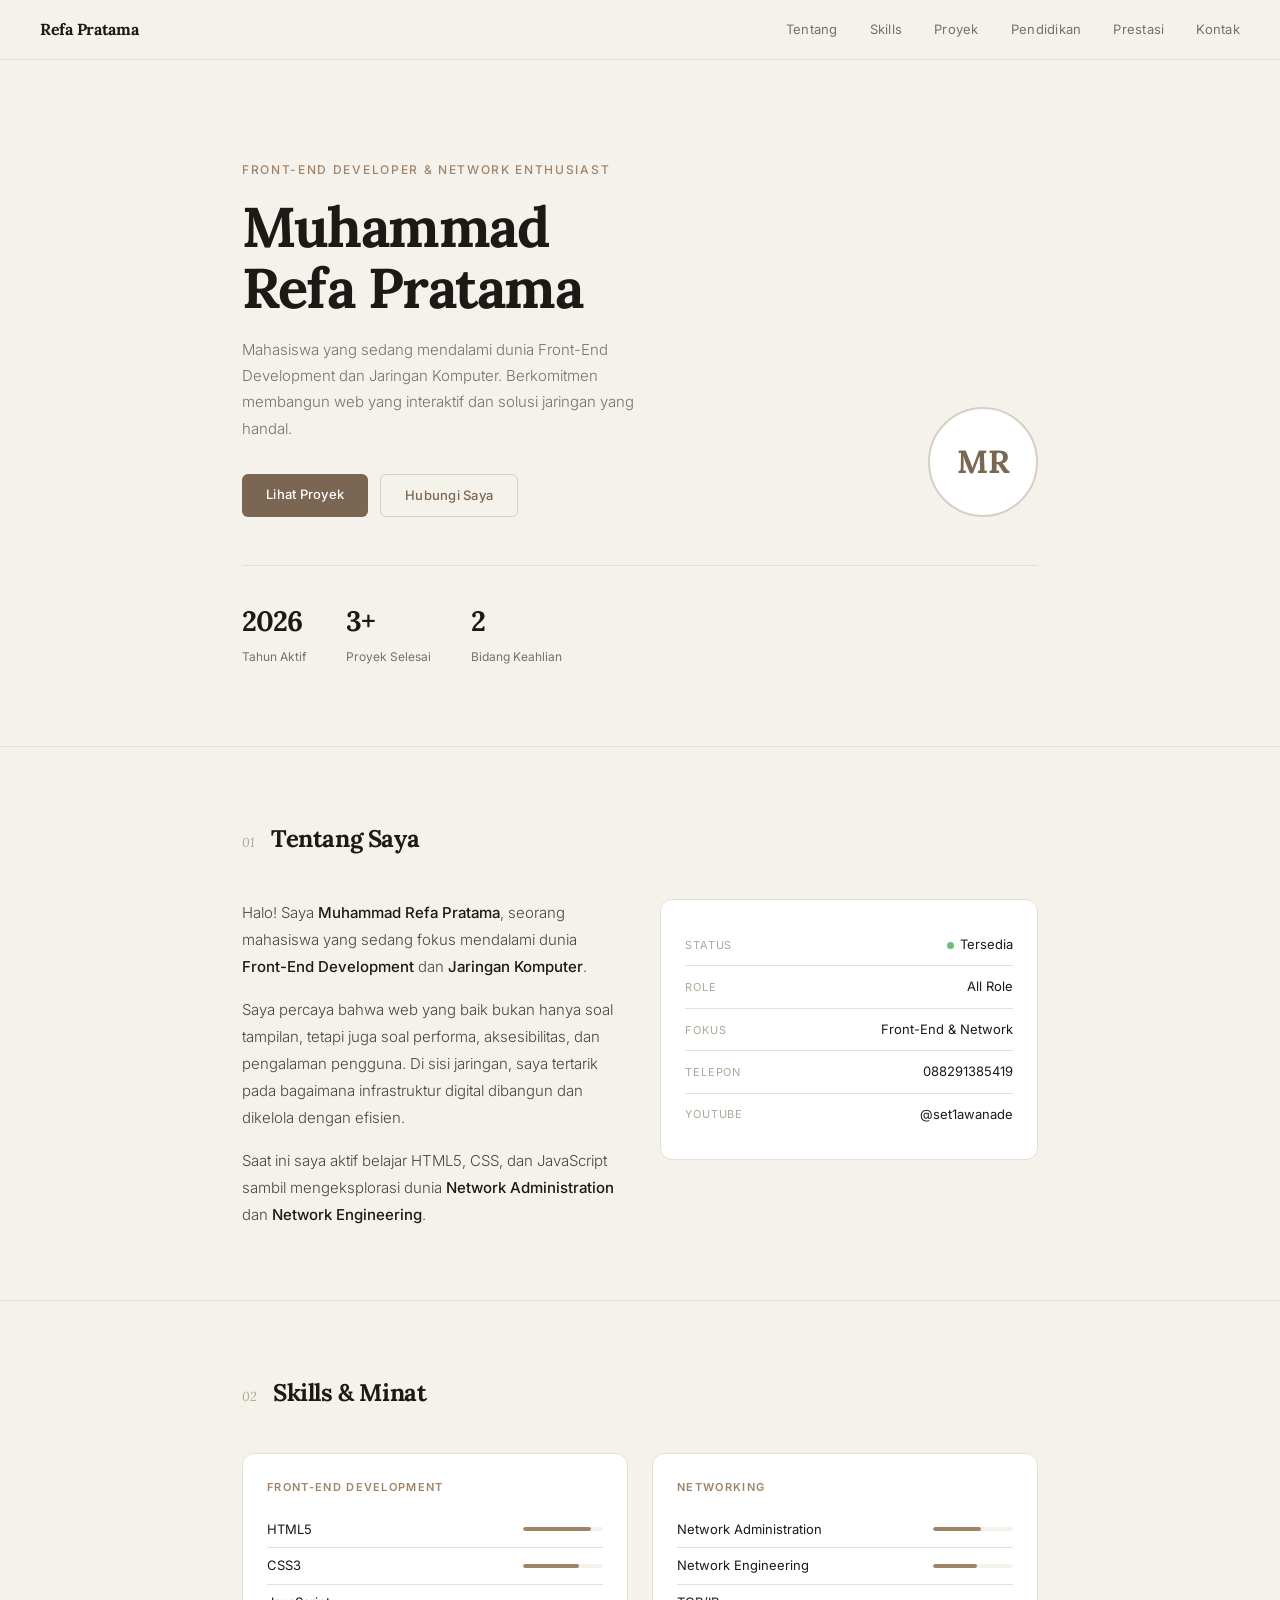
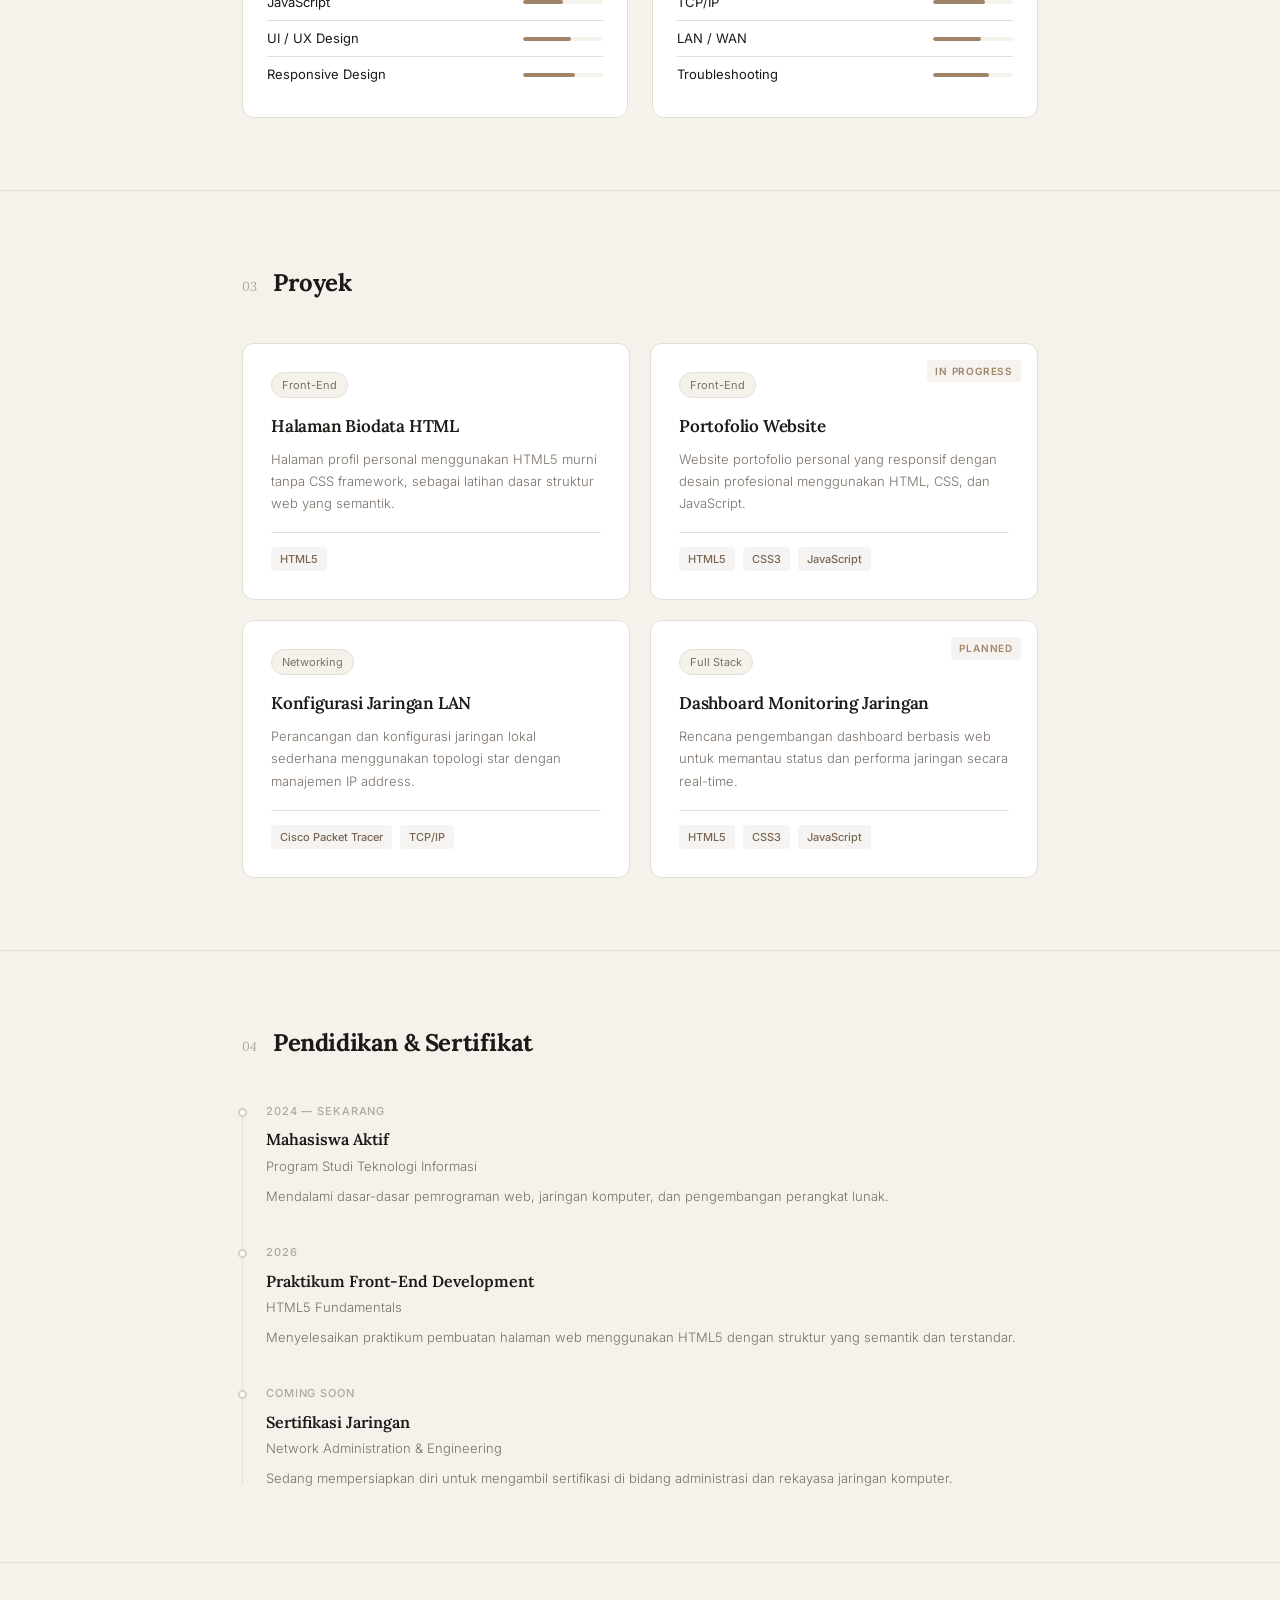
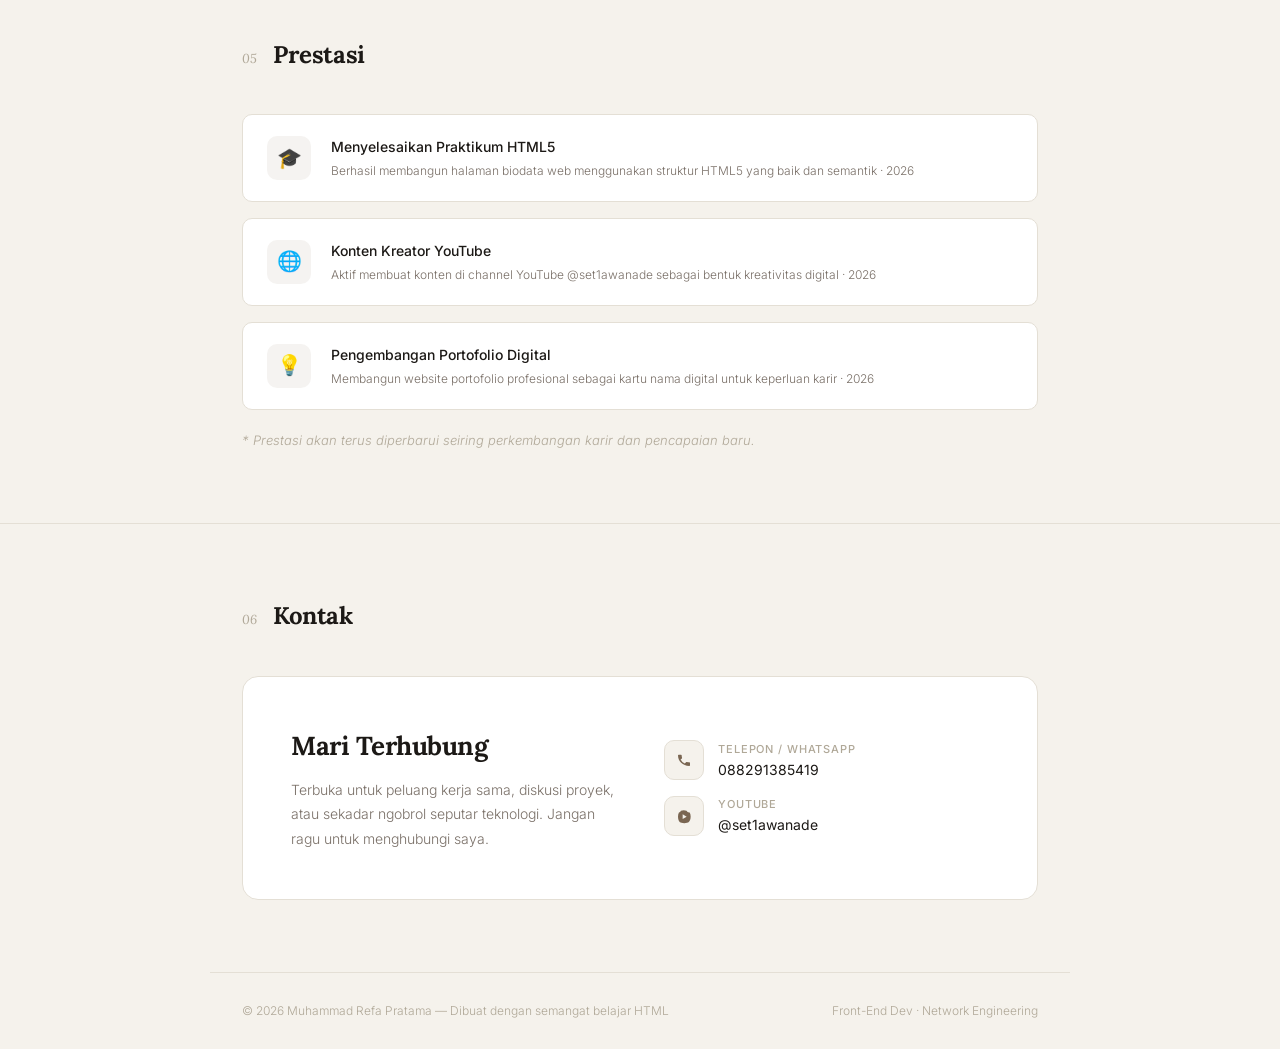
==== index.html @ 46270901 "Update index.html" ====
<!DOCTYPE html>
<html lang="id">
<head>
  <meta charset="UTF-8">
  <meta name="viewport" content="width=device-width, initial-scale=1.0">
  <title>Muhammad Refa Pratama — Portfolio</title>
  <link href="https://fonts.googleapis.com/css2?family=Lora:ital,wght@0,400;0,600;0,700;1,400&family=Inter:wght@300;400;500;600&display=swap" rel="stylesheet">
  <style>
    *, *::before, *::after { box-sizing: border-box; margin: 0; padding: 0; }

    :root {
      --bg:       #f5f2ec;
      --surface:  #faf8f4;
      --white:    #ffffff;
      --border:   #e4dfd5;
      --border2:  #d6cfc3;
      --accent:   #7a6652;
      --accent2:  #a08468;
      --text:     #1c1916;
      --muted:    #7a7068;
      --subtle:   #b0a898;
    }

    html { scroll-behavior: smooth; }

    body {
      background: var(--bg);
      color: var(--text);
      font-family: 'Inter', sans-serif;
      font-weight: 300;
      font-size: 15px;
      line-height: 1.65;
    }

    /* ── NAVBAR ───────────────────────────────── */
    nav {
      position: sticky;
      top: 0;
      z-index: 100;
      background: rgba(245,242,236,0.92);
      backdrop-filter: blur(12px);
      border-bottom: 1px solid var(--border);
      padding: 0 40px;
      height: 60px;
      display: flex;
      align-items: center;
      justify-content: space-between;
    }

    .nav-logo {
      font-family: 'Lora', serif;
      font-size: 16px;
      font-weight: 700;
      color: var(--text);
      letter-spacing: -0.3px;
    }

    .nav-links {
      display: flex;
      gap: 32px;
      list-style: none;
    }

    .nav-links a {
      text-decoration: none;
      font-size: 13px;
      font-weight: 400;
      color: var(--muted);
      letter-spacing: 0.02em;
      transition: color 0.2s;
    }

    .nav-links a:hover { color: var(--accent); }

    /* ── LAYOUT ───────────────────────────────── */
    .container {
      max-width: 860px;
      margin: 0 auto;
      padding: 0 32px;
    }

    section {
      padding: 72px 0;
      border-bottom: 1px solid var(--border);
    }

    section:last-of-type { border-bottom: none; }

    .section-header {
      display: flex;
      align-items: baseline;
      gap: 16px;
      margin-bottom: 40px;
    }

    .section-number {
      font-family: 'Lora', serif;
      font-size: 13px;
      font-style: italic;
      color: var(--subtle);
    }

    .section-title {
      font-family: 'Lora', serif;
      font-size: 24px;
      font-weight: 700;
      color: var(--text);
      letter-spacing: -0.4px;
    }

    /* ── HERO ─────────────────────────────────── */
    #hero {
      padding: 100px 0 80px;
      border-bottom: 1px solid var(--border);
    }

    .hero-inner {
      display: grid;
      grid-template-columns: 1fr auto;
      gap: 48px;
      align-items: end;
    }

    .hero-eyebrow {
      font-size: 12px;
      font-weight: 500;
      letter-spacing: 0.14em;
      text-transform: uppercase;
      color: var(--accent2);
      margin-bottom: 16px;
    }

    .hero-name {
      font-family: 'Lora', serif;
      font-size: clamp(36px, 6vw, 56px);
      font-weight: 700;
      line-height: 1.1;
      letter-spacing: -1.5px;
      color: var(--text);
    }

    .hero-sub {
      margin-top: 18px;
      font-size: 15px;
      color: var(--muted);
      font-weight: 300;
      max-width: 440px;
      line-height: 1.75;
    }

    .hero-cta {
      margin-top: 32px;
      display: flex;
      gap: 12px;
      flex-wrap: wrap;
    }

    .btn-primary {
      padding: 10px 24px;
      background: var(--accent);
      color: #fff;
      border: none;
      border-radius: 6px;
      font-size: 13px;
      font-weight: 500;
      text-decoration: none;
      cursor: pointer;
      letter-spacing: 0.02em;
      transition: background 0.2s;
    }

    .btn-primary:hover { background: #6a5644; }

    .btn-outline {
      padding: 10px 24px;
      background: transparent;
      color: var(--accent);
      border: 1px solid var(--border2);
      border-radius: 6px;
      font-size: 13px;
      font-weight: 500;
      text-decoration: none;
      cursor: pointer;
      letter-spacing: 0.02em;
      transition: border-color 0.2s, color 0.2s;
    }

    .btn-outline:hover { border-color: var(--accent); }

    .hero-avatar {
      width: 110px;
      height: 110px;
      border-radius: 50%;
      background: var(--white);
      border: 2px solid var(--border2);
      display: flex;
      align-items: center;
      justify-content: center;
      font-family: 'Lora', serif;
      font-size: 32px;
      font-weight: 700;
      color: var(--accent);
      flex-shrink: 0;
    }

    .hero-stats {
      margin-top: 48px;
      padding-top: 32px;
      border-top: 1px solid var(--border);
      display: flex;
      gap: 40px;
    }

    .stat-num {
      font-family: 'Lora', serif;
      font-size: 28px;
      font-weight: 700;
      color: var(--text);
      letter-spacing: -1px;
    }

    .stat-label {
      font-size: 12px;
      color: var(--muted);
      margin-top: 2px;
      font-weight: 400;
    }

    /* ── ABOUT ────────────────────────────────── */
    .about-grid {
      display: grid;
      grid-template-columns: 1fr 1fr;
      gap: 40px;
      align-items: start;
    }

    .about-text p {
      font-size: 15px;
      color: #4a4540;
      line-height: 1.8;
      font-weight: 300;
    }

    .about-text p + p { margin-top: 16px; }

    .about-text p strong {
      color: var(--text);
      font-weight: 500;
    }

    .about-details {
      background: var(--white);
      border: 1px solid var(--border);
      border-radius: 12px;
      padding: 24px;
    }

    .detail-row {
      display: flex;
      justify-content: space-between;
      align-items: center;
      padding: 10px 0;
      border-bottom: 1px solid var(--border);
      font-size: 13px;
    }

    .detail-row:last-child { border-bottom: none; }

    .detail-row .key {
      color: var(--subtle);
      font-weight: 400;
      text-transform: uppercase;
      letter-spacing: 0.08em;
      font-size: 11px;
    }

    .detail-row .val {
      color: var(--text);
      font-weight: 400;
      text-align: right;
    }

    .status-dot {
      display: inline-block;
      width: 7px;
      height: 7px;
      background: #6abf7a;
      border-radius: 50%;
      margin-right: 6px;
    }

    /* ── SKILLS ───────────────────────────────── */
    .skills-groups {
      display: grid;
      grid-template-columns: 1fr 1fr;
      gap: 24px;
    }

    .skill-group {
      background: var(--white);
      border: 1px solid var(--border);
      border-radius: 12px;
      padding: 24px;
    }

    .skill-group-title {
      font-size: 11px;
      font-weight: 600;
      letter-spacing: 0.12em;
      text-transform: uppercase;
      color: var(--accent2);
      margin-bottom: 16px;
    }

    .skill-item {
      display: flex;
      align-items: center;
      justify-content: space-between;
      padding: 7px 0;
      border-bottom: 1px solid var(--border);
      font-size: 13px;
    }

    .skill-item:last-child { border-bottom: none; }

    .skill-name { color: var(--text); font-weight: 400; }

    .skill-bar-wrap {
      width: 80px;
      height: 4px;
      background: var(--bg);
      border-radius: 2px;
      overflow: hidden;
    }

    .skill-bar {
      height: 100%;
      background: var(--accent2);
      border-radius: 2px;
    }

    /* ── PROJECTS ─────────────────────────────── */
    .projects-grid {
      display: grid;
      grid-template-columns: 1fr 1fr;
      gap: 20px;
    }

    .project-card {
      background: var(--white);
      border: 1px solid var(--border);
      border-radius: 12px;
      padding: 28px;
      transition: border-color 0.2s, transform 0.2s;
      position: relative;
    }

    .project-card:hover {
      border-color: var(--border2);
      transform: translateY(-2px);
    }

    .project-tag {
      display: inline-block;
      padding: 3px 10px;
      background: var(--bg);
      border: 1px solid var(--border);
      border-radius: 20px;
      font-size: 11px;
      color: var(--muted);
      font-weight: 400;
      margin-bottom: 14px;
    }

    .project-title {
      font-family: 'Lora', serif;
      font-size: 17px;
      font-weight: 600;
      color: var(--text);
      margin-bottom: 8px;
      letter-spacing: -0.2px;
    }

    .project-desc {
      font-size: 13px;
      color: var(--muted);
      line-height: 1.7;
      font-weight: 300;
    }

    .project-footer {
      margin-top: 18px;
      padding-top: 14px;
      border-top: 1px solid var(--border);
      display: flex;
      gap: 8px;
      flex-wrap: wrap;
    }

    .tech-pill {
      font-size: 11px;
      color: var(--accent);
      background: rgba(122,102,82,0.07);
      padding: 3px 9px;
      border-radius: 4px;
      font-weight: 500;
    }

    .project-wip {
      position: absolute;
      top: 16px;
      right: 16px;
      font-size: 10px;
      font-weight: 600;
      letter-spacing: 0.08em;
      text-transform: uppercase;
      color: var(--accent2);
      background: rgba(160,132,104,0.1);
      padding: 3px 8px;
      border-radius: 4px;
    }

    /* ── EDUCATION / CERTS ────────────────────── */
    .timeline {
      position: relative;
      padding-left: 24px;
    }

    .timeline::before {
      content: '';
      position: absolute;
      left: 0;
      top: 6px;
      bottom: 6px;
      width: 1px;
      background: var(--border);
    }

    .timeline-item {
      position: relative;
      padding-bottom: 36px;
    }

    .timeline-item:last-child { padding-bottom: 0; }

    .timeline-dot {
      position: absolute;
      left: -28px;
      top: 6px;
      width: 9px;
      height: 9px;
      border-radius: 50%;
      background: var(--white);
      border: 2px solid var(--border2);
    }

    .timeline-year {
      font-size: 11px;
      font-weight: 500;
      color: var(--subtle);
      letter-spacing: 0.08em;
      text-transform: uppercase;
      margin-bottom: 6px;
    }

    .timeline-title {
      font-family: 'Lora', serif;
      font-size: 16px;
      font-weight: 600;
      color: var(--text);
      margin-bottom: 3px;
    }

    .timeline-place {
      font-size: 13px;
      color: var(--muted);
      font-weight: 300;
    }

    .timeline-desc {
      margin-top: 8px;
      font-size: 13px;
      color: var(--muted);
      line-height: 1.7;
      font-weight: 300;
    }

    /* ── ACHIEVEMENTS ─────────────────────────── */
    .achievement-list {
      display: flex;
      flex-direction: column;
      gap: 16px;
    }

    .achievement-item {
      background: var(--white);
      border: 1px solid var(--border);
      border-radius: 10px;
      padding: 20px 24px;
      display: flex;
      align-items: center;
      gap: 20px;
    }

    .ach-icon {
      width: 44px;
      height: 44px;
      border-radius: 10px;
      background: rgba(122,102,82,0.08);
      display: flex;
      align-items: center;
      justify-content: center;
      flex-shrink: 0;
      font-size: 20px;
    }

    .ach-title {
      font-size: 14px;
      font-weight: 500;
      color: var(--text);
      margin-bottom: 3px;
    }

    .ach-desc {
      font-size: 12px;
      color: var(--muted);
      font-weight: 300;
    }

    /* ── CONTACT ──────────────────────────────── */
    #contact {
      border-bottom: none;
    }

    .contact-inner {
      background: var(--white);
      border: 1px solid var(--border);
      border-radius: 16px;
      padding: 48px;
      display: grid;
      grid-template-columns: 1fr 1fr;
      gap: 48px;
      align-items: center;
    }

    .contact-left h3 {
      font-family: 'Lora', serif;
      font-size: 26px;
      font-weight: 700;
      color: var(--text);
      letter-spacing: -0.5px;
      margin-bottom: 10px;
    }

    .contact-left p {
      font-size: 14px;
      color: var(--muted);
      font-weight: 300;
      line-height: 1.75;
    }

    .contact-items {
      display: flex;
      flex-direction: column;
      gap: 14px;
    }

    .contact-link {
      display: flex;
      align-items: center;
      gap: 14px;
      text-decoration: none;
    }

    .contact-link .c-icon {
      width: 40px;
      height: 40px;
      border-radius: 10px;
      background: var(--bg);
      border: 1px solid var(--border);
      display: flex;
      align-items: center;
      justify-content: center;
      flex-shrink: 0;
    }

    .contact-link .c-icon svg {
      width: 16px;
      height: 16px;
      fill: var(--accent);
    }

    .contact-link .c-label {
      font-size: 11px;
      color: var(--subtle);
      text-transform: uppercase;
      letter-spacing: 0.08em;
      font-weight: 500;
    }

    .contact-link .c-val {
      font-size: 14px;
      color: var(--text);
      font-weight: 400;
    }

    /* ── FOOTER ───────────────────────────────── */
    footer {
      padding: 28px 32px;
      border-top: 1px solid var(--border);
      display: flex;
      align-items: center;
      justify-content: space-between;
      max-width: 860px;
      margin: 0 auto;
    }

    footer p {
      font-size: 12px;
      color: var(--subtle);
      font-weight: 300;
    }

    /* ── RESPONSIVE ───────────────────────────── */
    @media (max-width: 640px) {
      nav { padding: 0 20px; }
      .nav-links { display: none; }
      .container { padding: 0 20px; }
      .hero-inner { grid-template-columns: 1fr; }
      .hero-avatar { display: none; }
      .about-grid { grid-template-columns: 1fr; }
      .skills-groups { grid-template-columns: 1fr; }
      .projects-grid { grid-template-columns: 1fr; }
      .contact-inner { grid-template-columns: 1fr; padding: 28px; }
      .hero-stats { gap: 24px; }
    }
  </style>
</head>
<body>

<!-- NAVBAR -->
<nav>
  <div class="nav-logo">Refa Pratama</div>
  <ul class="nav-links">
    <li><a href="#about">Tentang</a></li>
    <li><a href="#skills">Skills</a></li>
    <li><a href="#projects">Proyek</a></li>
    <li><a href="#education">Pendidikan</a></li>
    <li><a href="#achievements">Prestasi</a></li>
    <li><a href="#contact">Kontak</a></li>
  </ul>
</nav>

<!-- HERO -->
<section id="hero">
  <div class="container">
    <div class="hero-inner">
      <div>
        <p class="hero-eyebrow">Front-End Developer & Network Enthusiast</p>
        <h1 class="hero-name">Muhammad<br>Refa Pratama</h1>
        <p class="hero-sub">Mahasiswa yang sedang mendalami dunia Front-End Development dan Jaringan Komputer. Berkomitmen membangun web yang interaktif dan solusi jaringan yang handal.</p>
        <div class="hero-cta">
          <a class="btn-primary" href="#projects">Lihat Proyek</a>
          <a class="btn-outline" href="#contact">Hubungi Saya</a>
        </div>
      </div>
      <div class="hero-avatar">MR</div>
    </div>
    <div class="hero-stats">
      <div>
        <div class="stat-num">2026</div>
        <div class="stat-label">Tahun Aktif</div>
      </div>
      <div>
        <div class="stat-num">3+</div>
        <div class="stat-label">Proyek Selesai</div>
      </div>
      <div>
        <div class="stat-num">2</div>
        <div class="stat-label">Bidang Keahlian</div>
      </div>
    </div>
  </div>
</section>

<!-- ABOUT -->
<section id="about">
  <div class="container">
    <div class="section-header">
      <span class="section-number">01</span>
      <h2 class="section-title">Tentang Saya</h2>
    </div>
    <div class="about-grid">
      <div class="about-text">
        <p>Halo! Saya <strong>Muhammad Refa Pratama</strong>, seorang mahasiswa yang sedang fokus mendalami dunia <strong>Front-End Development</strong> dan <strong>Jaringan Komputer</strong>.</p>
        <p>Saya percaya bahwa web yang baik bukan hanya soal tampilan, tetapi juga soal performa, aksesibilitas, dan pengalaman pengguna. Di sisi jaringan, saya tertarik pada bagaimana infrastruktur digital dibangun dan dikelola dengan efisien.</p>
        <p>Saat ini saya aktif belajar HTML5, CSS, dan JavaScript sambil mengeksplorasi dunia <strong>Network Administration</strong> dan <strong>Network Engineering</strong>.</p>
      </div>
      <div class="about-details">
        <div class="detail-row">
          <span class="key">Status</span>
          <span class="val"><span class="status-dot"></span>Tersedia</span>
        </div>
        <div class="detail-row">
          <span class="key">Role</span>
          <span class="val">All Role</span>
        </div>
        <div class="detail-row">
          <span class="key">Fokus</span>
          <span class="val">Front-End & Network</span>
        </div>
        <div class="detail-row">
          <span class="key">Telepon</span>
          <span class="val">088291385419</span>
        </div>
        <div class="detail-row">
          <span class="key">YouTube</span>
          <span class="val">@set1awanade</span>
        </div>
      </div>
    </div>
  </div>
</section>

<!-- SKILLS -->
<section id="skills">
  <div class="container">
    <div class="section-header">
      <span class="section-number">02</span>
      <h2 class="section-title">Skills & Minat</h2>
    </div>
    <div class="skills-groups">
      <div class="skill-group">
        <div class="skill-group-title">Front-End Development</div>
        <div class="skill-item">
          <span class="skill-name">HTML5</span>
          <div class="skill-bar-wrap"><div class="skill-bar" style="width:85%"></div></div>
        </div>
        <div class="skill-item">
          <span class="skill-name">CSS3</span>
          <div class="skill-bar-wrap"><div class="skill-bar" style="width:70%"></div></div>
        </div>
        <div class="skill-item">
          <span class="skill-name">JavaScript</span>
          <div class="skill-bar-wrap"><div class="skill-bar" style="width:50%"></div></div>
        </div>
        <div class="skill-item">
          <span class="skill-name">UI / UX Design</span>
          <div class="skill-bar-wrap"><div class="skill-bar" style="width:60%"></div></div>
        </div>
        <div class="skill-item">
          <span class="skill-name">Responsive Design</span>
          <div class="skill-bar-wrap"><div class="skill-bar" style="width:65%"></div></div>
        </div>
      </div>
      <div class="skill-group">
        <div class="skill-group-title">Networking</div>
        <div class="skill-item">
          <span class="skill-name">Network Administration</span>
          <div class="skill-bar-wrap"><div class="skill-bar" style="width:60%"></div></div>
        </div>
        <div class="skill-item">
          <span class="skill-name">Network Engineering</span>
          <div class="skill-bar-wrap"><div class="skill-bar" style="width:55%"></div></div>
        </div>
        <div class="skill-item">
          <span class="skill-name">TCP/IP</span>
          <div class="skill-bar-wrap"><div class="skill-bar" style="width:65%"></div></div>
        </div>
        <div class="skill-item">
          <span class="skill-name">LAN / WAN</span>
          <div class="skill-bar-wrap"><div class="skill-bar" style="width:60%"></div></div>
        </div>
        <div class="skill-item">
          <span class="skill-name">Troubleshooting</span>
          <div class="skill-bar-wrap"><div class="skill-bar" style="width:70%"></div></div>
        </div>
      </div>
    </div>
  </div>
</section>

<!-- PROJECTS -->
<section id="projects">
  <div class="container">
    <div class="section-header">
      <span class="section-number">03</span>
      <h2 class="section-title">Proyek</h2>
    </div>
    <div class="projects-grid">
      <div class="project-card">
        <span class="project-tag">Front-End</span>
        <div class="project-title">Halaman Biodata HTML</div>
        <p class="project-desc">Halaman profil personal menggunakan HTML5 murni tanpa CSS framework, sebagai latihan dasar struktur web yang semantik.</p>
        <div class="project-footer">
          <span class="tech-pill">HTML5</span>
        </div>
      </div>
      <div class="project-card">
        <span class="project-wip">In Progress</span>
        <span class="project-tag">Front-End</span>
        <div class="project-title">Portofolio Website</div>
        <p class="project-desc">Website portofolio personal yang responsif dengan desain profesional menggunakan HTML, CSS, dan JavaScript.</p>
        <div class="project-footer">
          <span class="tech-pill">HTML5</span>
          <span class="tech-pill">CSS3</span>
          <span class="tech-pill">JavaScript</span>
        </div>
      </div>
      <div class="project-card">
        <span class="project-tag">Networking</span>
        <div class="project-title">Konfigurasi Jaringan LAN</div>
        <p class="project-desc">Perancangan dan konfigurasi jaringan lokal sederhana menggunakan topologi star dengan manajemen IP address.</p>
        <div class="project-footer">
          <span class="tech-pill">Cisco Packet Tracer</span>
          <span class="tech-pill">TCP/IP</span>
        </div>
      </div>
      <div class="project-card">
        <span class="project-wip">Planned</span>
        <span class="project-tag">Full Stack</span>
        <div class="project-title">Dashboard Monitoring Jaringan</div>
        <p class="project-desc">Rencana pengembangan dashboard berbasis web untuk memantau status dan performa jaringan secara real-time.</p>
        <div class="project-footer">
          <span class="tech-pill">HTML5</span>
          <span class="tech-pill">CSS3</span>
          <span class="tech-pill">JavaScript</span>
        </div>
      </div>
    </div>
  </div>
</section>

<!-- EDUCATION & CERTS -->
<section id="education">
  <div class="container">
    <div class="section-header">
      <span class="section-number">04</span>
      <h2 class="section-title">Pendidikan & Sertifikat</h2>
    </div>
    <div class="timeline">
      <div class="timeline-item">
        <div class="timeline-dot"></div>
        <div class="timeline-year">2024 — Sekarang</div>
        <div class="timeline-title">Mahasiswa Aktif</div>
        <div class="timeline-place">Program Studi Teknologi Informasi</div>
        <div class="timeline-desc">Mendalami dasar-dasar pemrograman web, jaringan komputer, dan pengembangan perangkat lunak.</div>
      </div>
      <div class="timeline-item">
        <div class="timeline-dot"></div>
        <div class="timeline-year">2026</div>
        <div class="timeline-title">Praktikum Front-End Development</div>
        <div class="timeline-place">HTML5 Fundamentals</div>
        <div class="timeline-desc">Menyelesaikan praktikum pembuatan halaman web menggunakan HTML5 dengan struktur yang semantik dan terstandar.</div>
      </div>
      <div class="timeline-item">
        <div class="timeline-dot"></div>
        <div class="timeline-year">Coming Soon</div>
        <div class="timeline-title">Sertifikasi Jaringan</div>
        <div class="timeline-place">Network Administration & Engineering</div>
        <div class="timeline-desc">Sedang mempersiapkan diri untuk mengambil sertifikasi di bidang administrasi dan rekayasa jaringan komputer.</div>
      </div>
    </div>
  </div>
</section>

<!-- ACHIEVEMENTS -->
<section id="achievements">
  <div class="container">
    <div class="section-header">
      <span class="section-number">05</span>
      <h2 class="section-title">Prestasi</h2>
    </div>
    <div class="achievement-list">
      <div class="achievement-item">
        <div class="ach-icon">🎓</div>
        <div>
          <div class="ach-title">Menyelesaikan Praktikum HTML5</div>
          <div class="ach-desc">Berhasil membangun halaman biodata web menggunakan struktur HTML5 yang baik dan semantik · 2026</div>
        </div>
      </div>
      <div class="achievement-item">
        <div class="ach-icon">🌐</div>
        <div>
          <div class="ach-title">Konten Kreator YouTube</div>
          <div class="ach-desc">Aktif membuat konten di channel YouTube @set1awanade sebagai bentuk kreativitas digital · 2026</div>
        </div>
      </div>
      <div class="achievement-item">
        <div class="ach-icon">💡</div>
        <div>
          <div class="ach-title">Pengembangan Portofolio Digital</div>
          <div class="ach-desc">Membangun website portofolio profesional sebagai kartu nama digital untuk keperluan karir · 2026</div>
        </div>
      </div>
    </div>
    <p style="margin-top: 20px; font-size: 13px; color: var(--subtle); font-style: italic;">
      * Prestasi akan terus diperbarui seiring perkembangan karir dan pencapaian baru.
    </p>
  </div>
</section>

<!-- CONTACT -->
<section id="contact">
  <div class="container">
    <div class="section-header">
      <span class="section-number">06</span>
      <h2 class="section-title">Kontak</h2>
    </div>
    <div class="contact-inner">
      <div class="contact-left">
        <h3>Mari Terhubung</h3>
        <p>Terbuka untuk peluang kerja sama, diskusi proyek, atau sekadar ngobrol seputar teknologi. Jangan ragu untuk menghubungi saya.</p>
      </div>
      <div class="contact-items">
        <a class="contact-link" href="tel:088291385419">
          <div class="c-icon">
            <svg viewBox="0 0 24 24"><path d="M6.62 10.79a15.053 15.053 0 006.59 6.59l2.2-2.2a1 1 0 011.01-.24c1.12.37 2.33.57 3.58.57a1 1 0 011 1V20a1 1 0 01-1 1C10.01 21 3 13.99 3 5a1 1 0 011-1h3.5a1 1 0 011 1c0 1.25.2 2.45.57 3.57a1 1 0 01-.25 1.02l-2.2 2.2z"/></svg>
          </div>
          <div>
            <div class="c-label">Telepon / WhatsApp</div>
            <div class="c-val">088291385419</div>
          </div>
        </a>
        <a class="contact-link" href="https://www.youtube.com/@set1awanade" target="_blank" rel="noopener">
          <div class="c-icon">
            <svg viewBox="0 0 24 24"><path d="M19.59 6.69a4.83 4.83 0 01-3.77-2.75 12.84 12.84 0 00-8.45 0A4.83 4.83 0 014.4 6.69C3.42 8.73 3 10.92 3 13.1c0 2.18.42 4.37 1.4 6.41a4.83 4.83 0 003.77 2.75 12.84 12.84 0 008.45 0 4.83 4.83 0 003.77-2.75C21.58 17.47 22 15.28 22 13.1c0-2.18-.42-4.37-1.41-6.41zM10 16.5v-7l6 3.5-6 3.5z"/></svg>
          </div>
          <div>
            <div class="c-label">YouTube</div>
            <div class="c-val">@set1awanade</div>
          </div>
        </a>
      </div>
    </div>
  </div>
</section>

<footer>
  <p>© 2026 Muhammad Refa Pratama — Dibuat dengan semangat belajar HTML</p>
  <p>Front-End Dev · Network Engineering</p>
</footer>

</body>
</html>
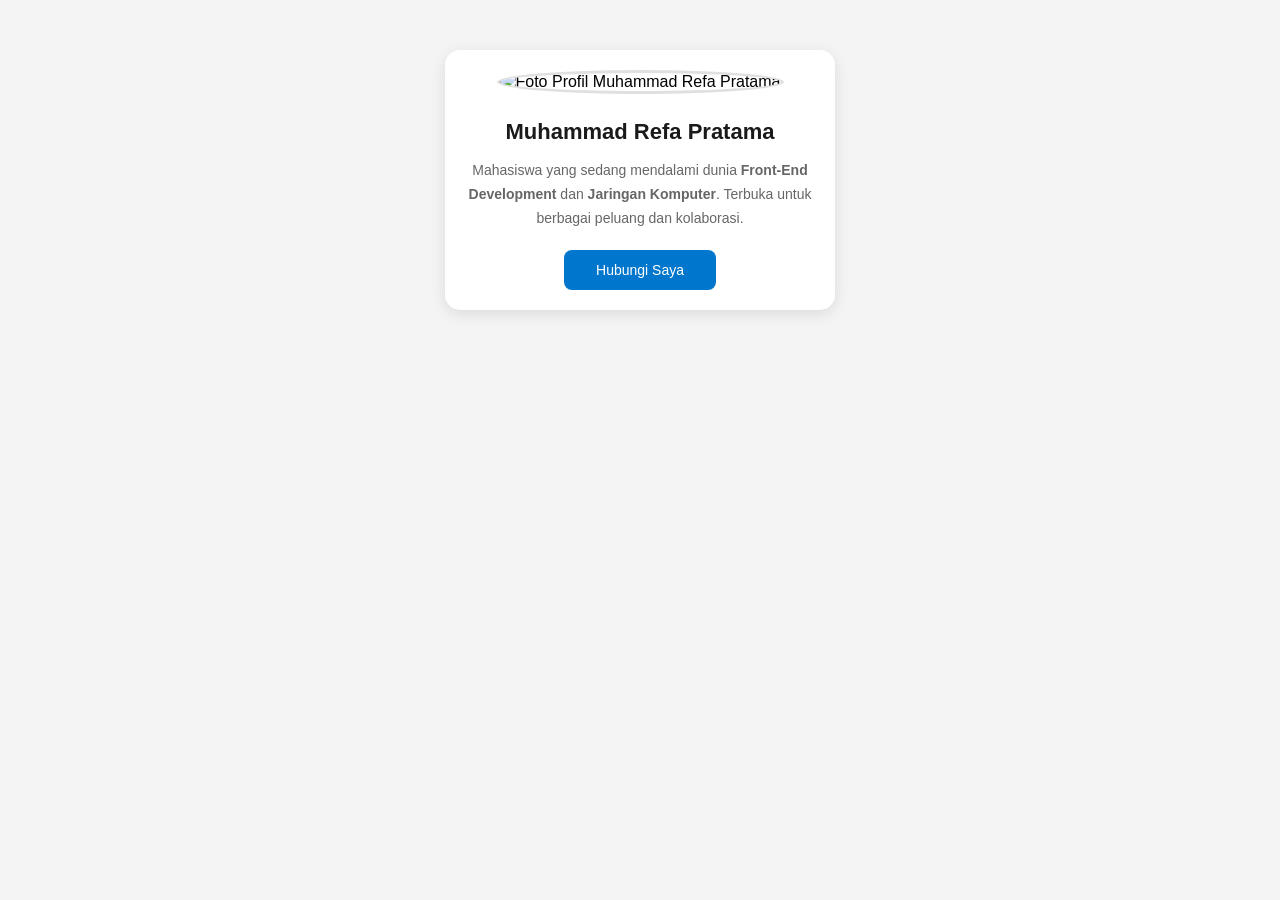
==== commit 7ae26d05: "Add files via upload" ====
--- a/index.html
+++ b/index.html
@@ -1,945 +1,43 @@
 <!DOCTYPE html>
+<!-- Ini file HTML utama gue, buat nampilkan kartu nama digital -->
 <html lang="id">
 <head>
-  <meta charset="UTF-8">
-  <meta name="viewport" content="width=device-width, initial-scale=1.0">
-  <title>Muhammad Refa Pratama — Portfolio</title>
-  <link href="https://fonts.googleapis.com/css2?family=Lora:ital,wght@0,400;0,600;0,700;1,400&family=Inter:wght@300;400;500;600&display=swap" rel="stylesheet">
-  <style>
-    *, *::before, *::after { box-sizing: border-box; margin: 0; padding: 0; }
+    <meta charset="UTF-8"> <!-- Biar huruf Indonesia kayak é, ñ gak rusak -->
+    <meta name="viewport" content="width=device-width, initial-scale=1.0"> <!-- Biar tampilan oke di HP -->
+    <title>Kartu Nama Digital - Muhammad Refa Pratama</title>
 
-    :root {
-      --bg:       #f5f2ec;
-      --surface:  #faf8f4;
-      --white:    #ffffff;
-      --border:   #e4dfd5;
-      --border2:  #d6cfc3;
-      --accent:   #7a6652;
-      --accent2:  #a08468;
-      --text:     #1c1916;
-      --muted:    #7a7068;
-      --subtle:   #b0a898;
-    }
-
-    html { scroll-behavior: smooth; }
-
-    body {
-      background: var(--bg);
-      color: var(--text);
-      font-family: 'Inter', sans-serif;
-      font-weight: 300;
-      font-size: 15px;
-      line-height: 1.65;
-    }
-
-    /* ── NAVBAR ───────────────────────────────── */
-    nav {
-      position: sticky;
-      top: 0;
-      z-index: 100;
-      background: rgba(245,242,236,0.92);
-      backdrop-filter: blur(12px);
-      border-bottom: 1px solid var(--border);
-      padding: 0 40px;
-      height: 60px;
-      display: flex;
-      align-items: center;
-      justify-content: space-between;
-    }
-
-    .nav-logo {
-      font-family: 'Lora', serif;
-      font-size: 16px;
-      font-weight: 700;
-      color: var(--text);
-      letter-spacing: -0.3px;
-    }
-
-    .nav-links {
-      display: flex;
-      gap: 32px;
-      list-style: none;
-    }
-
-    .nav-links a {
-      text-decoration: none;
-      font-size: 13px;
-      font-weight: 400;
-      color: var(--muted);
-      letter-spacing: 0.02em;
-      transition: color 0.2s;
-    }
-
-    .nav-links a:hover { color: var(--accent); }
-
-    /* ── LAYOUT ───────────────────────────────── */
-    .container {
-      max-width: 860px;
-      margin: 0 auto;
-      padding: 0 32px;
-    }
-
-    section {
-      padding: 72px 0;
-      border-bottom: 1px solid var(--border);
-    }
-
-    section:last-of-type { border-bottom: none; }
-
-    .section-header {
-      display: flex;
-      align-items: baseline;
-      gap: 16px;
-      margin-bottom: 40px;
-    }
-
-    .section-number {
-      font-family: 'Lora', serif;
-      font-size: 13px;
-      font-style: italic;
-      color: var(--subtle);
-    }
-
-    .section-title {
-      font-family: 'Lora', serif;
-      font-size: 24px;
-      font-weight: 700;
-      color: var(--text);
-      letter-spacing: -0.4px;
-    }
-
-    /* ── HERO ─────────────────────────────────── */
-    #hero {
-      padding: 100px 0 80px;
-      border-bottom: 1px solid var(--border);
-    }
-
-    .hero-inner {
-      display: grid;
-      grid-template-columns: 1fr auto;
-      gap: 48px;
-      align-items: end;
-    }
-
-    .hero-eyebrow {
-      font-size: 12px;
-      font-weight: 500;
-      letter-spacing: 0.14em;
-      text-transform: uppercase;
-      color: var(--accent2);
-      margin-bottom: 16px;
-    }
-
-    .hero-name {
-      font-family: 'Lora', serif;
-      font-size: clamp(36px, 6vw, 56px);
-      font-weight: 700;
-      line-height: 1.1;
-      letter-spacing: -1.5px;
-      color: var(--text);
-    }
-
-    .hero-sub {
-      margin-top: 18px;
-      font-size: 15px;
-      color: var(--muted);
-      font-weight: 300;
-      max-width: 440px;
-      line-height: 1.75;
-    }
-
-    .hero-cta {
-      margin-top: 32px;
-      display: flex;
-      gap: 12px;
-      flex-wrap: wrap;
-    }
-
-    .btn-primary {
-      padding: 10px 24px;
-      background: var(--accent);
-      color: #fff;
-      border: none;
-      border-radius: 6px;
-      font-size: 13px;
-      font-weight: 500;
-      text-decoration: none;
-      cursor: pointer;
-      letter-spacing: 0.02em;
-      transition: background 0.2s;
-    }
-
-    .btn-primary:hover { background: #6a5644; }
-
-    .btn-outline {
-      padding: 10px 24px;
-      background: transparent;
-      color: var(--accent);
-      border: 1px solid var(--border2);
-      border-radius: 6px;
-      font-size: 13px;
-      font-weight: 500;
-      text-decoration: none;
-      cursor: pointer;
-      letter-spacing: 0.02em;
-      transition: border-color 0.2s, color 0.2s;
-    }
-
-    .btn-outline:hover { border-color: var(--accent); }
-
-    .hero-avatar {
-      width: 110px;
-      height: 110px;
-      border-radius: 50%;
-      background: var(--white);
-      border: 2px solid var(--border2);
-      display: flex;
-      align-items: center;
-      justify-content: center;
-      font-family: 'Lora', serif;
-      font-size: 32px;
-      font-weight: 700;
-      color: var(--accent);
-      flex-shrink: 0;
-    }
-
-    .hero-stats {
-      margin-top: 48px;
-      padding-top: 32px;
-      border-top: 1px solid var(--border);
-      display: flex;
-      gap: 40px;
-    }
-
-    .stat-num {
-      font-family: 'Lora', serif;
-      font-size: 28px;
-      font-weight: 700;
-      color: var(--text);
-      letter-spacing: -1px;
-    }
-
-    .stat-label {
-      font-size: 12px;
-      color: var(--muted);
-      margin-top: 2px;
-      font-weight: 400;
-    }
-
-    /* ── ABOUT ────────────────────────────────── */
-    .about-grid {
-      display: grid;
-      grid-template-columns: 1fr 1fr;
-      gap: 40px;
-      align-items: start;
-    }
-
-    .about-text p {
-      font-size: 15px;
-      color: #4a4540;
-      line-height: 1.8;
-      font-weight: 300;
-    }
-
-    .about-text p + p { margin-top: 16px; }
-
-    .about-text p strong {
-      color: var(--text);
-      font-weight: 500;
-    }
-
-    .about-details {
-      background: var(--white);
-      border: 1px solid var(--border);
-      border-radius: 12px;
-      padding: 24px;
-    }
-
-    .detail-row {
-      display: flex;
-      justify-content: space-between;
-      align-items: center;
-      padding: 10px 0;
-      border-bottom: 1px solid var(--border);
-      font-size: 13px;
-    }
-
-    .detail-row:last-child { border-bottom: none; }
-
-    .detail-row .key {
-      color: var(--subtle);
-      font-weight: 400;
-      text-transform: uppercase;
-      letter-spacing: 0.08em;
-      font-size: 11px;
-    }
-
-    .detail-row .val {
-      color: var(--text);
-      font-weight: 400;
-      text-align: right;
-    }
-
-    .status-dot {
-      display: inline-block;
-      width: 7px;
-      height: 7px;
-      background: #6abf7a;
-      border-radius: 50%;
-      margin-right: 6px;
-    }
-
-    /* ── SKILLS ───────────────────────────────── */
-    .skills-groups {
-      display: grid;
-      grid-template-columns: 1fr 1fr;
-      gap: 24px;
-    }
-
-    .skill-group {
-      background: var(--white);
-      border: 1px solid var(--border);
-      border-radius: 12px;
-      padding: 24px;
-    }
-
-    .skill-group-title {
-      font-size: 11px;
-      font-weight: 600;
-      letter-spacing: 0.12em;
-      text-transform: uppercase;
-      color: var(--accent2);
-      margin-bottom: 16px;
-    }
-
-    .skill-item {
-      display: flex;
-      align-items: center;
-      justify-content: space-between;
-      padding: 7px 0;
-      border-bottom: 1px solid var(--border);
-      font-size: 13px;
-    }
-
-    .skill-item:last-child { border-bottom: none; }
-
-    .skill-name { color: var(--text); font-weight: 400; }
-
-    .skill-bar-wrap {
-      width: 80px;
-      height: 4px;
-      background: var(--bg);
-      border-radius: 2px;
-      overflow: hidden;
-    }
-
-    .skill-bar {
-      height: 100%;
-      background: var(--accent2);
-      border-radius: 2px;
-    }
-
-    /* ── PROJECTS ─────────────────────────────── */
-    .projects-grid {
-      display: grid;
-      grid-template-columns: 1fr 1fr;
-      gap: 20px;
-    }
-
-    .project-card {
-      background: var(--white);
-      border: 1px solid var(--border);
-      border-radius: 12px;
-      padding: 28px;
-      transition: border-color 0.2s, transform 0.2s;
-      position: relative;
-    }
-
-    .project-card:hover {
-      border-color: var(--border2);
-      transform: translateY(-2px);
-    }
-
-    .project-tag {
-      display: inline-block;
-      padding: 3px 10px;
-      background: var(--bg);
-      border: 1px solid var(--border);
-      border-radius: 20px;
-      font-size: 11px;
-      color: var(--muted);
-      font-weight: 400;
-      margin-bottom: 14px;
-    }
-
-    .project-title {
-      font-family: 'Lora', serif;
-      font-size: 17px;
-      font-weight: 600;
-      color: var(--text);
-      margin-bottom: 8px;
-      letter-spacing: -0.2px;
-    }
-
-    .project-desc {
-      font-size: 13px;
-      color: var(--muted);
-      line-height: 1.7;
-      font-weight: 300;
-    }
-
-    .project-footer {
-      margin-top: 18px;
-      padding-top: 14px;
-      border-top: 1px solid var(--border);
-      display: flex;
-      gap: 8px;
-      flex-wrap: wrap;
-    }
-
-    .tech-pill {
-      font-size: 11px;
-      color: var(--accent);
-      background: rgba(122,102,82,0.07);
-      padding: 3px 9px;
-      border-radius: 4px;
-      font-weight: 500;
-    }
-
-    .project-wip {
-      position: absolute;
-      top: 16px;
-      right: 16px;
-      font-size: 10px;
-      font-weight: 600;
-      letter-spacing: 0.08em;
-      text-transform: uppercase;
-      color: var(--accent2);
-      background: rgba(160,132,104,0.1);
-      padding: 3px 8px;
-      border-radius: 4px;
-    }
-
-    /* ── EDUCATION / CERTS ────────────────────── */
-    .timeline {
-      position: relative;
-      padding-left: 24px;
-    }
-
-    .timeline::before {
-      content: '';
-      position: absolute;
-      left: 0;
-      top: 6px;
-      bottom: 6px;
-      width: 1px;
-      background: var(--border);
-    }
-
-    .timeline-item {
-      position: relative;
-      padding-bottom: 36px;
-    }
-
-    .timeline-item:last-child { padding-bottom: 0; }
-
-    .timeline-dot {
-      position: absolute;
-      left: -28px;
-      top: 6px;
-      width: 9px;
-      height: 9px;
-      border-radius: 50%;
-      background: var(--white);
-      border: 2px solid var(--border2);
-    }
-
-    .timeline-year {
-      font-size: 11px;
-      font-weight: 500;
-      color: var(--subtle);
-      letter-spacing: 0.08em;
-      text-transform: uppercase;
-      margin-bottom: 6px;
-    }
-
-    .timeline-title {
-      font-family: 'Lora', serif;
-      font-size: 16px;
-      font-weight: 600;
-      color: var(--text);
-      margin-bottom: 3px;
-    }
-
-    .timeline-place {
-      font-size: 13px;
-      color: var(--muted);
-      font-weight: 300;
-    }
-
-    .timeline-desc {
-      margin-top: 8px;
-      font-size: 13px;
-      color: var(--muted);
-      line-height: 1.7;
-      font-weight: 300;
-    }
-
-    /* ── ACHIEVEMENTS ─────────────────────────── */
-    .achievement-list {
-      display: flex;
-      flex-direction: column;
-      gap: 16px;
-    }
-
-    .achievement-item {
-      background: var(--white);
-      border: 1px solid var(--border);
-      border-radius: 10px;
-      padding: 20px 24px;
-      display: flex;
-      align-items: center;
-      gap: 20px;
-    }
-
-    .ach-icon {
-      width: 44px;
-      height: 44px;
-      border-radius: 10px;
-      background: rgba(122,102,82,0.08);
-      display: flex;
-      align-items: center;
-      justify-content: center;
-      flex-shrink: 0;
-      font-size: 20px;
-    }
-
-    .ach-title {
-      font-size: 14px;
-      font-weight: 500;
-      color: var(--text);
-      margin-bottom: 3px;
-    }
-
-    .ach-desc {
-      font-size: 12px;
-      color: var(--muted);
-      font-weight: 300;
-    }
-
-    /* ── CONTACT ──────────────────────────────── */
-    #contact {
-      border-bottom: none;
-    }
-
-    .contact-inner {
-      background: var(--white);
-      border: 1px solid var(--border);
-      border-radius: 16px;
-      padding: 48px;
-      display: grid;
-      grid-template-columns: 1fr 1fr;
-      gap: 48px;
-      align-items: center;
-    }
-
-    .contact-left h3 {
-      font-family: 'Lora', serif;
-      font-size: 26px;
-      font-weight: 700;
-      color: var(--text);
-      letter-spacing: -0.5px;
-      margin-bottom: 10px;
-    }
-
-    .contact-left p {
-      font-size: 14px;
-      color: var(--muted);
-      font-weight: 300;
-      line-height: 1.75;
-    }
-
-    .contact-items {
-      display: flex;
-      flex-direction: column;
-      gap: 14px;
-    }
-
-    .contact-link {
-      display: flex;
-      align-items: center;
-      gap: 14px;
-      text-decoration: none;
-    }
-
-    .contact-link .c-icon {
-      width: 40px;
-      height: 40px;
-      border-radius: 10px;
-      background: var(--bg);
-      border: 1px solid var(--border);
-      display: flex;
-      align-items: center;
-      justify-content: center;
-      flex-shrink: 0;
-    }
-
-    .contact-link .c-icon svg {
-      width: 16px;
-      height: 16px;
-      fill: var(--accent);
-    }
-
-    .contact-link .c-label {
-      font-size: 11px;
-      color: var(--subtle);
-      text-transform: uppercase;
-      letter-spacing: 0.08em;
-      font-weight: 500;
-    }
-
-    .contact-link .c-val {
-      font-size: 14px;
-      color: var(--text);
-      font-weight: 400;
-    }
-
-    /* ── FOOTER ───────────────────────────────── */
-    footer {
-      padding: 28px 32px;
-      border-top: 1px solid var(--border);
-      display: flex;
-      align-items: center;
-      justify-content: space-between;
-      max-width: 860px;
-      margin: 0 auto;
-    }
-
-    footer p {
-      font-size: 12px;
-      color: var(--subtle);
-      font-weight: 300;
-    }
-
-    /* ── RESPONSIVE ───────────────────────────── */
-    @media (max-width: 640px) {
-      nav { padding: 0 20px; }
-      .nav-links { display: none; }
-      .container { padding: 0 20px; }
-      .hero-inner { grid-template-columns: 1fr; }
-      .hero-avatar { display: none; }
-      .about-grid { grid-template-columns: 1fr; }
-      .skills-groups { grid-template-columns: 1fr; }
-      .projects-grid { grid-template-columns: 1fr; }
-      .contact-inner { grid-template-columns: 1fr; padding: 28px; }
-      .hero-stats { gap: 24px; }
-    }
-  </style>
+    <!-- Gue sambungin file CSS eksternal di sini -->
+    <link rel="stylesheet" href="style.css">
 </head>
 <body>
 
-<!-- NAVBAR -->
-<nav>
-  <div class="nav-logo">Refa Pratama</div>
-  <ul class="nav-links">
-    <li><a href="#about">Tentang</a></li>
-    <li><a href="#skills">Skills</a></li>
-    <li><a href="#projects">Proyek</a></li>
-    <li><a href="#education">Pendidikan</a></li>
-    <li><a href="#achievements">Prestasi</a></li>
-    <li><a href="#contact">Kontak</a></li>
-  </ul>
-</nav>
+    <!-- Ini kotak utama kartu gue, pake class "card" biar bisa di-style di CSS -->
+    <div class="card">
 
-<!-- HERO -->
-<section id="hero">
-  <div class="container">
-    <div class="hero-inner">
-      <div>
-        <p class="hero-eyebrow">Front-End Developer & Network Enthusiast</p>
-        <h1 class="hero-name">Muhammad<br>Refa Pratama</h1>
-        <p class="hero-sub">Mahasiswa yang sedang mendalami dunia Front-End Development dan Jaringan Komputer. Berkomitmen membangun web yang interaktif dan solusi jaringan yang handal.</p>
-        <div class="hero-cta">
-          <a class="btn-primary" href="#projects">Lihat Proyek</a>
-          <a class="btn-outline" href="#contact">Hubungi Saya</a>
-        </div>
-      </div>
-      <div class="hero-avatar">MR</div>
+        <!-- Foto profil gue, sementara pake placeholder dulu -->
+        <img
+            src="https://via.placeholder.com/150"
+            alt="Foto Profil Muhammad Refa Pratama"
+            class="foto-profil"
+        >
+
+        <!-- Nama lengkap gue -->
+        <h1>Muhammad Refa Pratama</h1>
+
+        <!-- Bio singkat buat ngejelasin gue ini siapa -->
+        <p class="bio">
+            Mahasiswa yang sedang mendalami dunia
+            <strong>Front-End Development</strong> dan
+            <strong>Jaringan Komputer</strong>.
+            Terbuka untuk berbagai peluang dan kolaborasi.
+        </p>
+
+        <!-- Tombol ini kalau diklik langsung buka WhatsApp gue -->
+        <button onclick="window.open('https://wa.me/6288291385419', '_blank')">
+            Hubungi Saya
+        </button>
+
     </div>
-    <div class="hero-stats">
-      <div>
-        <div class="stat-num">2026</div>
-        <div class="stat-label">Tahun Aktif</div>
-      </div>
-      <div>
-        <div class="stat-num">3+</div>
-        <div class="stat-label">Proyek Selesai</div>
-      </div>
-      <div>
-        <div class="stat-num">2</div>
-        <div class="stat-label">Bidang Keahlian</div>
-      </div>
-    </div>
-  </div>
-</section>
-
-<!-- ABOUT -->
-<section id="about">
-  <div class="container">
-    <div class="section-header">
-      <span class="section-number">01</span>
-      <h2 class="section-title">Tentang Saya</h2>
-    </div>
-    <div class="about-grid">
-      <div class="about-text">
-        <p>Halo! Saya <strong>Muhammad Refa Pratama</strong>, seorang mahasiswa yang sedang fokus mendalami dunia <strong>Front-End Development</strong> dan <strong>Jaringan Komputer</strong>.</p>
-        <p>Saya percaya bahwa web yang baik bukan hanya soal tampilan, tetapi juga soal performa, aksesibilitas, dan pengalaman pengguna. Di sisi jaringan, saya tertarik pada bagaimana infrastruktur digital dibangun dan dikelola dengan efisien.</p>
-        <p>Saat ini saya aktif belajar HTML5, CSS, dan JavaScript sambil mengeksplorasi dunia <strong>Network Administration</strong> dan <strong>Network Engineering</strong>.</p>
-      </div>
-      <div class="about-details">
-        <div class="detail-row">
-          <span class="key">Status</span>
-          <span class="val"><span class="status-dot"></span>Tersedia</span>
-        </div>
-        <div class="detail-row">
-          <span class="key">Role</span>
-          <span class="val">All Role</span>
-        </div>
-        <div class="detail-row">
-          <span class="key">Fokus</span>
-          <span class="val">Front-End & Network</span>
-        </div>
-        <div class="detail-row">
-          <span class="key">Telepon</span>
-          <span class="val">088291385419</span>
-        </div>
-        <div class="detail-row">
-          <span class="key">YouTube</span>
-          <span class="val">@set1awanade</span>
-        </div>
-      </div>
-    </div>
-  </div>
-</section>
-
-<!-- SKILLS -->
-<section id="skills">
-  <div class="container">
-    <div class="section-header">
-      <span class="section-number">02</span>
-      <h2 class="section-title">Skills & Minat</h2>
-    </div>
-    <div class="skills-groups">
-      <div class="skill-group">
-        <div class="skill-group-title">Front-End Development</div>
-        <div class="skill-item">
-          <span class="skill-name">HTML5</span>
-          <div class="skill-bar-wrap"><div class="skill-bar" style="width:85%"></div></div>
-        </div>
-        <div class="skill-item">
-          <span class="skill-name">CSS3</span>
-          <div class="skill-bar-wrap"><div class="skill-bar" style="width:70%"></div></div>
-        </div>
-        <div class="skill-item">
-          <span class="skill-name">JavaScript</span>
-          <div class="skill-bar-wrap"><div class="skill-bar" style="width:50%"></div></div>
-        </div>
-        <div class="skill-item">
-          <span class="skill-name">UI / UX Design</span>
-          <div class="skill-bar-wrap"><div class="skill-bar" style="width:60%"></div></div>
-        </div>
-        <div class="skill-item">
-          <span class="skill-name">Responsive Design</span>
-          <div class="skill-bar-wrap"><div class="skill-bar" style="width:65%"></div></div>
-        </div>
-      </div>
-      <div class="skill-group">
-        <div class="skill-group-title">Networking</div>
-        <div class="skill-item">
-          <span class="skill-name">Network Administration</span>
-          <div class="skill-bar-wrap"><div class="skill-bar" style="width:60%"></div></div>
-        </div>
-        <div class="skill-item">
-          <span class="skill-name">Network Engineering</span>
-          <div class="skill-bar-wrap"><div class="skill-bar" style="width:55%"></div></div>
-        </div>
-        <div class="skill-item">
-          <span class="skill-name">TCP/IP</span>
-          <div class="skill-bar-wrap"><div class="skill-bar" style="width:65%"></div></div>
-        </div>
-        <div class="skill-item">
-          <span class="skill-name">LAN / WAN</span>
-          <div class="skill-bar-wrap"><div class="skill-bar" style="width:60%"></div></div>
-        </div>
-        <div class="skill-item">
-          <span class="skill-name">Troubleshooting</span>
-          <div class="skill-bar-wrap"><div class="skill-bar" style="width:70%"></div></div>
-        </div>
-      </div>
-    </div>
-  </div>
-</section>
-
-<!-- PROJECTS -->
-<section id="projects">
-  <div class="container">
-    <div class="section-header">
-      <span class="section-number">03</span>
-      <h2 class="section-title">Proyek</h2>
-    </div>
-    <div class="projects-grid">
-      <div class="project-card">
-        <span class="project-tag">Front-End</span>
-        <div class="project-title">Halaman Biodata HTML</div>
-        <p class="project-desc">Halaman profil personal menggunakan HTML5 murni tanpa CSS framework, sebagai latihan dasar struktur web yang semantik.</p>
-        <div class="project-footer">
-          <span class="tech-pill">HTML5</span>
-        </div>
-      </div>
-      <div class="project-card">
-        <span class="project-wip">In Progress</span>
-        <span class="project-tag">Front-End</span>
-        <div class="project-title">Portofolio Website</div>
-        <p class="project-desc">Website portofolio personal yang responsif dengan desain profesional menggunakan HTML, CSS, dan JavaScript.</p>
-        <div class="project-footer">
-          <span class="tech-pill">HTML5</span>
-          <span class="tech-pill">CSS3</span>
-          <span class="tech-pill">JavaScript</span>
-        </div>
-      </div>
-      <div class="project-card">
-        <span class="project-tag">Networking</span>
-        <div class="project-title">Konfigurasi Jaringan LAN</div>
-        <p class="project-desc">Perancangan dan konfigurasi jaringan lokal sederhana menggunakan topologi star dengan manajemen IP address.</p>
-        <div class="project-footer">
-          <span class="tech-pill">Cisco Packet Tracer</span>
-          <span class="tech-pill">TCP/IP</span>
-        </div>
-      </div>
-      <div class="project-card">
-        <span class="project-wip">Planned</span>
-        <span class="project-tag">Full Stack</span>
-        <div class="project-title">Dashboard Monitoring Jaringan</div>
-        <p class="project-desc">Rencana pengembangan dashboard berbasis web untuk memantau status dan performa jaringan secara real-time.</p>
-        <div class="project-footer">
-          <span class="tech-pill">HTML5</span>
-          <span class="tech-pill">CSS3</span>
-          <span class="tech-pill">JavaScript</span>
-        </div>
-      </div>
-    </div>
-  </div>
-</section>
-
-<!-- EDUCATION & CERTS -->
-<section id="education">
-  <div class="container">
-    <div class="section-header">
-      <span class="section-number">04</span>
-      <h2 class="section-title">Pendidikan & Sertifikat</h2>
-    </div>
-    <div class="timeline">
-      <div class="timeline-item">
-        <div class="timeline-dot"></div>
-        <div class="timeline-year">2024 — Sekarang</div>
-        <div class="timeline-title">Mahasiswa Aktif</div>
-        <div class="timeline-place">Program Studi Teknologi Informasi</div>
-        <div class="timeline-desc">Mendalami dasar-dasar pemrograman web, jaringan komputer, dan pengembangan perangkat lunak.</div>
-      </div>
-      <div class="timeline-item">
-        <div class="timeline-dot"></div>
-        <div class="timeline-year">2026</div>
-        <div class="timeline-title">Praktikum Front-End Development</div>
-        <div class="timeline-place">HTML5 Fundamentals</div>
-        <div class="timeline-desc">Menyelesaikan praktikum pembuatan halaman web menggunakan HTML5 dengan struktur yang semantik dan terstandar.</div>
-      </div>
-      <div class="timeline-item">
-        <div class="timeline-dot"></div>
-        <div class="timeline-year">Coming Soon</div>
-        <div class="timeline-title">Sertifikasi Jaringan</div>
-        <div class="timeline-place">Network Administration & Engineering</div>
-        <div class="timeline-desc">Sedang mempersiapkan diri untuk mengambil sertifikasi di bidang administrasi dan rekayasa jaringan komputer.</div>
-      </div>
-    </div>
-  </div>
-</section>
-
-<!-- ACHIEVEMENTS -->
-<section id="achievements">
-  <div class="container">
-    <div class="section-header">
-      <span class="section-number">05</span>
-      <h2 class="section-title">Prestasi</h2>
-    </div>
-    <div class="achievement-list">
-      <div class="achievement-item">
-        <div class="ach-icon">🎓</div>
-        <div>
-          <div class="ach-title">Menyelesaikan Praktikum HTML5</div>
-          <div class="ach-desc">Berhasil membangun halaman biodata web menggunakan struktur HTML5 yang baik dan semantik · 2026</div>
-        </div>
-      </div>
-      <div class="achievement-item">
-        <div class="ach-icon">🌐</div>
-        <div>
-          <div class="ach-title">Konten Kreator YouTube</div>
-          <div class="ach-desc">Aktif membuat konten di channel YouTube @set1awanade sebagai bentuk kreativitas digital · 2026</div>
-        </div>
-      </div>
-      <div class="achievement-item">
-        <div class="ach-icon">💡</div>
-        <div>
-          <div class="ach-title">Pengembangan Portofolio Digital</div>
-          <div class="ach-desc">Membangun website portofolio profesional sebagai kartu nama digital untuk keperluan karir · 2026</div>
-        </div>
-      </div>
-    </div>
-    <p style="margin-top: 20px; font-size: 13px; color: var(--subtle); font-style: italic;">
-      * Prestasi akan terus diperbarui seiring perkembangan karir dan pencapaian baru.
-    </p>
-  </div>
-</section>
-
-<!-- CONTACT -->
-<section id="contact">
-  <div class="container">
-    <div class="section-header">
-      <span class="section-number">06</span>
-      <h2 class="section-title">Kontak</h2>
-    </div>
-    <div class="contact-inner">
-      <div class="contact-left">
-        <h3>Mari Terhubung</h3>
-        <p>Terbuka untuk peluang kerja sama, diskusi proyek, atau sekadar ngobrol seputar teknologi. Jangan ragu untuk menghubungi saya.</p>
-      </div>
-      <div class="contact-items">
-        <a class="contact-link" href="tel:088291385419">
-          <div class="c-icon">
-            <svg viewBox="0 0 24 24"><path d="M6.62 10.79a15.053 15.053 0 006.59 6.59l2.2-2.2a1 1 0 011.01-.24c1.12.37 2.33.57 3.58.57a1 1 0 011 1V20a1 1 0 01-1 1C10.01 21 3 13.99 3 5a1 1 0 011-1h3.5a1 1 0 011 1c0 1.25.2 2.45.57 3.57a1 1 0 01-.25 1.02l-2.2 2.2z"/></svg>
-          </div>
-          <div>
-            <div class="c-label">Telepon / WhatsApp</div>
-            <div class="c-val">088291385419</div>
-          </div>
-        </a>
-        <a class="contact-link" href="https://www.youtube.com/@set1awanade" target="_blank" rel="noopener">
-          <div class="c-icon">
-            <svg viewBox="0 0 24 24"><path d="M19.59 6.69a4.83 4.83 0 01-3.77-2.75 12.84 12.84 0 00-8.45 0A4.83 4.83 0 014.4 6.69C3.42 8.73 3 10.92 3 13.1c0 2.18.42 4.37 1.4 6.41a4.83 4.83 0 003.77 2.75 12.84 12.84 0 008.45 0 4.83 4.83 0 003.77-2.75C21.58 17.47 22 15.28 22 13.1c0-2.18-.42-4.37-1.41-6.41zM10 16.5v-7l6 3.5-6 3.5z"/></svg>
-          </div>
-          <div>
-            <div class="c-label">YouTube</div>
-            <div class="c-val">@set1awanade</div>
-          </div>
-        </a>
-      </div>
-    </div>
-  </div>
-</section>
-
-<footer>
-  <p>© 2026 Muhammad Refa Pratama — Dibuat dengan semangat belajar HTML</p>
-  <p>Front-End Dev · Network Engineering</p>
-</footer>
 
 </body>
 </html>
--- a/style.css
+++ b/style.css
@@ -0,0 +1,85 @@
+/* ================================================
+    Ini file CSS gue
+    Nama   : Muhammad Refa Pratama
+    Tugas  : Latihan CSS - Kartu Nama Digital
+    Catatan: File ini gue sambungin ke index.html
+             pake tag <link> di bagian <head>
+   ================================================ */
+
+
+/* -- BODY --
+   Ini styling buat seluruh halaman.
+   Gue kasih background abu-abu muda biar kartu
+   putihnya keliatan lebih menonjol */
+body {
+    background-color: #f4f4f4; /* warna background halaman, abu-abu muda */
+    font-family: Arial, Helvetica, sans-serif; /* font sans-serif biar keliatan bersih */
+    margin: 0; /* hapus margin bawaan browser */
+    padding: 0; /* hapus padding bawaan browser */
+}
+
+
+/* -- CARD --
+   Ini kotak utama kartu nama gue.
+   Di sini gue terapin Box Model:
+   margin buat jarak luar, padding buat jarak dalam */
+.card {
+    background-color: white; /* background kartu putih */
+    width: 350px; /* lebar kartu gue tetapin 350px */
+    padding: 20px; /* jarak dalam biar konten ga nempel ke tepi kartu */
+    margin: 50px auto; /* 50px dari atas-bawah, auto biar kartu ada di tengah */
+    border-radius: 15px; /* sudut kartu gue bikin melengkung */
+    box-shadow: 0px 4px 15px rgba(0, 0, 0, 0.1); /* bayangan tipis biar kartu keliatan nampak */
+    text-align: center; /* semua teks di dalam kartu rata tengah */
+}
+
+
+/* -- FOTO PROFIL --
+   Gue styling foto biar berbentuk lingkaran,
+   bukan kotak default dari browser */
+.foto-profil {
+    border-radius: 50%; /* ini yang bikin foto jadi lingkaran */
+    width: 150px; /* lebar foto */
+    height: 150px; /* tinggi foto, samain sama lebar biar proporsional */
+    margin-bottom: 15px; /* jarak bawah foto ke nama */
+    border: 3px solid #e0e0e0; /* garis tepi tipis buat aksen */
+}
+
+
+/* -- HEADING / NAMA --
+   Styling buat nama lengkap gue di kartu */
+h1 {
+    font-size: 22px; /* ukuran tulisan nama */
+    color: #1a1a1a; /* warna gelap biar enak dibaca */
+    margin: 10px 0 8px; /* jarak atas 10px, bawah 8px */
+}
+
+
+/* -- BIO --
+   Ini paragraf deskripsi singkat tentang gue */
+.bio {
+    font-size: 14px; /* ukuran tulisan bio lebih kecil dari nama */
+    color: #666666; /* warna abu-abu biar ga terlalu kontras sama background */
+    line-height: 1.7; /* jarak antar baris biar ga keliatan rapet */
+    margin-bottom: 20px; /* jarak bawah bio ke tombol */
+}
+
+
+/* -- BUTTON --
+   Ini tombol "Hubungi Saya".
+   Kalau diklik, langsung redirect ke WhatsApp gue */
+button {
+    background-color: #0077cc; /* warna tombol biru */
+    color: white; /* tulisan tombol putih biar kontras */
+    border: none; /* hapus garis tepi bawaan button */
+    padding: 12px 32px; /* jarak dalam tombol biar ga kekecilan */
+    font-size: 14px; /* ukuran tulisan di tombol */
+    border-radius: 8px; /* sudut tombol gue bikin sedikit melengkung */
+    cursor: pointer; /* kursor jadi tangan waktu diarahin ke tombol */
+    transition: background-color 0.2s; /* animasi transisi warna pas hover */
+}
+
+/* Ini yang jalan waktu mouse diarahin ke tombol */
+button:hover {
+    background-color: #005fa3; /* warna tombol jadi lebih gelap saat di-hover */
+}
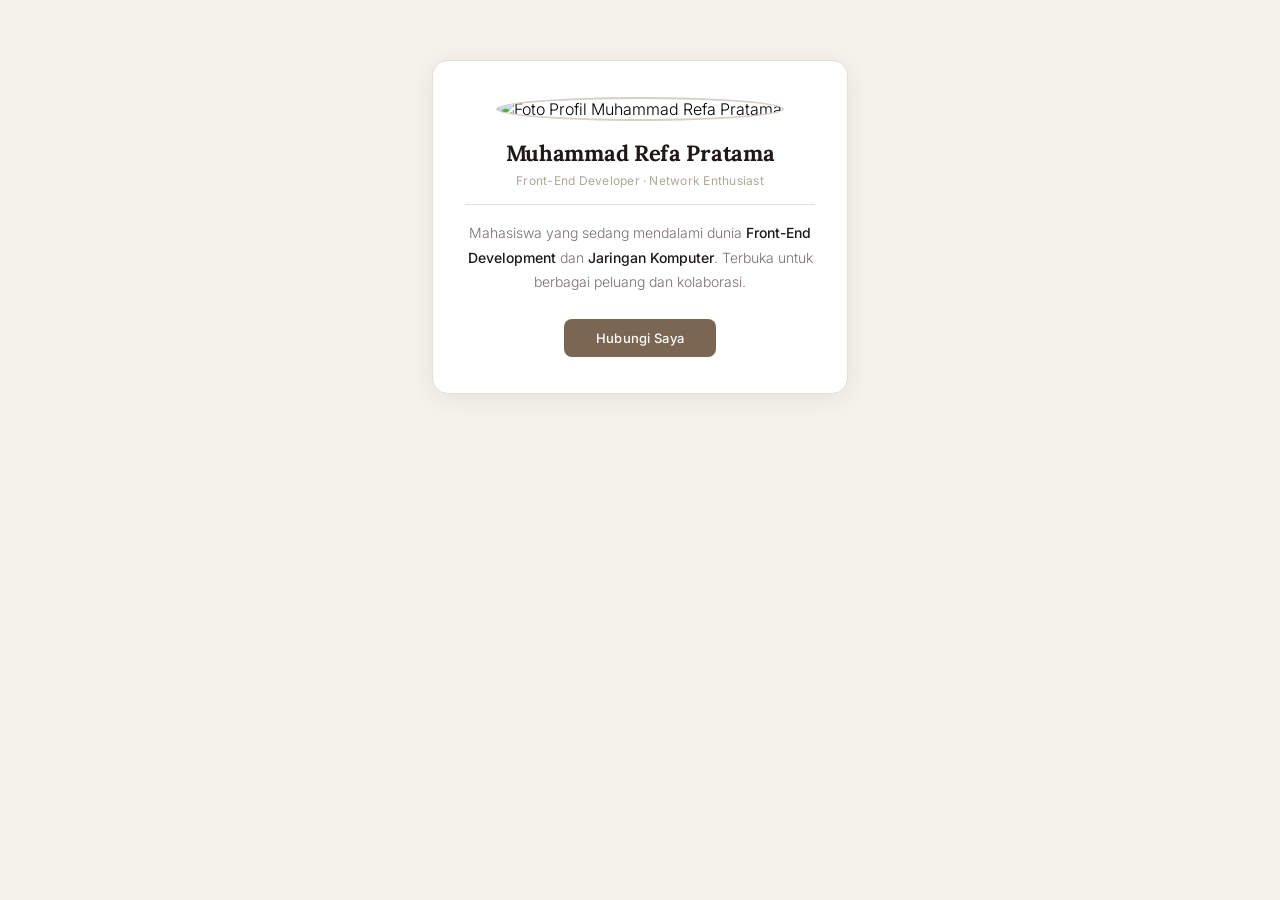
==== commit e8d03726: "Add files via upload" ====
--- a/index.html
+++ b/index.html
@@ -6,12 +6,15 @@
     <meta name="viewport" content="width=device-width, initial-scale=1.0"> <!-- Biar tampilan oke di HP -->
     <title>Kartu Nama Digital - Muhammad Refa Pratama</title>
 
+    <!-- Gue sambungin font Lora dan Inter dari Google Fonts -->
+    <link href="https://fonts.googleapis.com/css2?family=Lora:wght@400;600;700&family=Inter:wght@300;400;500&display=swap" rel="stylesheet">
+
     <!-- Gue sambungin file CSS eksternal di sini -->
     <link rel="stylesheet" href="style.css">
 </head>
 <body>
 
-    <!-- Ini kotak utama kartu gue, pake class "card" biar bisa di-style di CSS -->
+    <!-- Ini kotak utama kartu nama gue, pake class "card" biar bisa di-style di CSS -->
     <div class="card">
 
         <!-- Foto profil gue, sementara pake placeholder dulu -->
@@ -23,6 +26,9 @@
 
         <!-- Nama lengkap gue -->
         <h1>Muhammad Refa Pratama</h1>
+
+        <!-- Tulisan kecil di bawah nama buat nunjukin role gue -->
+        <p class="role">Front-End Developer · Network Enthusiast</p>
 
         <!-- Bio singkat buat ngejelasin gue ini siapa -->
         <p class="bio">
--- a/style.css
+++ b/style.css
@@ -7,79 +7,123 @@
    ================================================ */
 
 
+/* -- VARIABEL WARNA --
+   Gue simpen semua warna di sini biar gampang diubah
+   kalau suatu saat mau ganti tema */
+:root {
+    --bg:       #f5f2ec; /* warna background halaman, krem hangat */
+    --white:    #ffffff; /* warna putih buat kartu */
+    --border:   #e4dfd5; /* warna garis tepi, coklat muda */
+    --border2:  #d6cfc3; /* warna garis tepi yang lebih gelap */
+    --accent:   #7a6652; /* warna utama gue, coklat hangat */
+    --accent2:  #a08468; /* coklat yang lebih muda buat teks sekunder */
+    --text:     #1c1916; /* warna teks utama, hampir hitam */
+    --muted:    #7a7068; /* warna teks abu-abu buat bio */
+    --subtle:   #b0a898; /* warna teks paling pudar buat role */
+}
+
+
 /* -- BODY --
-   Ini styling buat seluruh halaman.
-   Gue kasih background abu-abu muda biar kartu
-   putihnya keliatan lebih menonjol */
+   Gue styling seluruh halaman di sini.
+   Background krem hangat biar kartu putihnya
+   keliatan lebih elegan */
 body {
-    background-color: #f4f4f4; /* warna background halaman, abu-abu muda */
-    font-family: Arial, Helvetica, sans-serif; /* font sans-serif biar keliatan bersih */
+    background-color: var(--bg); /* background halaman warna krem */
+    font-family: 'Inter', Arial, sans-serif; /* font utama gue */
+    font-weight: 300; /* tipis biar keliatan modern */
     margin: 0; /* hapus margin bawaan browser */
     padding: 0; /* hapus padding bawaan browser */
 }
 
 
-/* -- CARD --
+/* -- CARD (BOX MODEL) --
    Ini kotak utama kartu nama gue.
-   Di sini gue terapin Box Model:
+   Gue terapin Box Model di sini:
    margin buat jarak luar, padding buat jarak dalam */
 .card {
-    background-color: white; /* background kartu putih */
+    background-color: var(--white); /* background kartu putih */
     width: 350px; /* lebar kartu gue tetapin 350px */
-    padding: 20px; /* jarak dalam biar konten ga nempel ke tepi kartu */
-    margin: 50px auto; /* 50px dari atas-bawah, auto biar kartu ada di tengah */
-    border-radius: 15px; /* sudut kartu gue bikin melengkung */
-    box-shadow: 0px 4px 15px rgba(0, 0, 0, 0.1); /* bayangan tipis biar kartu keliatan nampak */
+    padding: 36px 32px; /* jarak dalam biar konten ga nempel ke tepi */
+    margin: 60px auto; /* 60px dari atas-bawah, auto biar kartu di tengah halaman */
+    border-radius: 16px; /* sudut kartu gue bikin melengkung */
+    border: 1px solid var(--border); /* garis tepi tipis warna krem */
+    box-shadow: 0px 4px 24px rgba(0, 0, 0, 0.07); /* bayangan halus biar kartu keliatan nampak */
     text-align: center; /* semua teks di dalam kartu rata tengah */
 }
 
 
 /* -- FOTO PROFIL --
-   Gue styling foto biar berbentuk lingkaran,
-   bukan kotak default dari browser */
+   Gue styling foto biar berbentuk lingkaran */
 .foto-profil {
     border-radius: 50%; /* ini yang bikin foto jadi lingkaran */
     width: 150px; /* lebar foto */
     height: 150px; /* tinggi foto, samain sama lebar biar proporsional */
-    margin-bottom: 15px; /* jarak bawah foto ke nama */
-    border: 3px solid #e0e0e0; /* garis tepi tipis buat aksen */
+    margin-bottom: 18px; /* jarak bawah foto ke nama */
+    border: 2px solid var(--border2); /* garis tepi foto warna coklat muda */
+    object-fit: cover; /* biar foto ga terdistorsi */
 }
 
 
 /* -- HEADING / NAMA --
-   Styling buat nama lengkap gue di kartu */
+   Styling buat nama lengkap gue */
 h1 {
+    font-family: 'Lora', serif; /* font Lora buat nama biar keliatan elegan */
     font-size: 22px; /* ukuran tulisan nama */
-    color: #1a1a1a; /* warna gelap biar enak dibaca */
-    margin: 10px 0 8px; /* jarak atas 10px, bawah 8px */
+    font-weight: 700; /* tebal */
+    color: var(--text); /* warna gelap biar enak dibaca */
+    letter-spacing: -0.3px; /* jarak antar huruf dikurangin dikit */
+    margin: 0 0 6px; /* gak ada margin atas, 6px margin bawah */
+}
+
+
+/* -- ROLE --
+   Teks kecil di bawah nama buat nunjukin bidang gue */
+.role {
+    font-size: 12px; /* ukuran tulisan kecil */
+    color: var(--subtle); /* warna pudar biar ga terlalu dominan */
+    font-weight: 400;
+    letter-spacing: 0.02em;
+    margin: 0 0 16px; /* jarak bawah ke garis pemisah */
+    padding-bottom: 16px; /* jarak dalam sebelum garis */
+    border-bottom: 1px solid var(--border); /* garis pemisah bawah role */
 }
 
 
 /* -- BIO --
-   Ini paragraf deskripsi singkat tentang gue */
+   Paragraf deskripsi singkat tentang gue */
 .bio {
-    font-size: 14px; /* ukuran tulisan bio lebih kecil dari nama */
-    color: #666666; /* warna abu-abu biar ga terlalu kontras sama background */
-    line-height: 1.7; /* jarak antar baris biar ga keliatan rapet */
-    margin-bottom: 20px; /* jarak bawah bio ke tombol */
+    font-size: 14px; /* ukuran tulisan bio */
+    color: var(--muted); /* warna abu-abu coklat biar ga terlalu kontras */
+    line-height: 1.75; /* jarak antar baris biar ga rapet */
+    margin-bottom: 24px; /* jarak bawah bio ke tombol */
+    font-weight: 300; /* tipis */
+}
+
+/* Gue bikin kata yang di-bold pake warna lebih gelap */
+.bio strong {
+    color: var(--text); /* warna lebih gelap buat kata penting */
+    font-weight: 500;
 }
 
 
 /* -- BUTTON --
-   Ini tombol "Hubungi Saya".
+   Tombol "Hubungi Saya".
    Kalau diklik, langsung redirect ke WhatsApp gue */
 button {
-    background-color: #0077cc; /* warna tombol biru */
+    background-color: var(--accent); /* warna tombol coklat hangat sesuai tema */
     color: white; /* tulisan tombol putih biar kontras */
     border: none; /* hapus garis tepi bawaan button */
-    padding: 12px 32px; /* jarak dalam tombol biar ga kekecilan */
-    font-size: 14px; /* ukuran tulisan di tombol */
-    border-radius: 8px; /* sudut tombol gue bikin sedikit melengkung */
+    padding: 11px 32px; /* jarak dalam tombol biar ga kekecilan */
+    font-size: 13px; /* ukuran tulisan di tombol */
+    font-weight: 500; /* sedikit tebal */
+    font-family: 'Inter', Arial, sans-serif; /* samain font sama body */
+    letter-spacing: 0.02em;
+    border-radius: 8px; /* sudut tombol melengkung */
     cursor: pointer; /* kursor jadi tangan waktu diarahin ke tombol */
     transition: background-color 0.2s; /* animasi transisi warna pas hover */
 }
 
 /* Ini yang jalan waktu mouse diarahin ke tombol */
 button:hover {
-    background-color: #005fa3; /* warna tombol jadi lebih gelap saat di-hover */
+    background-color: #6a5644; /* warna tombol jadi lebih gelap saat di-hover */
 }
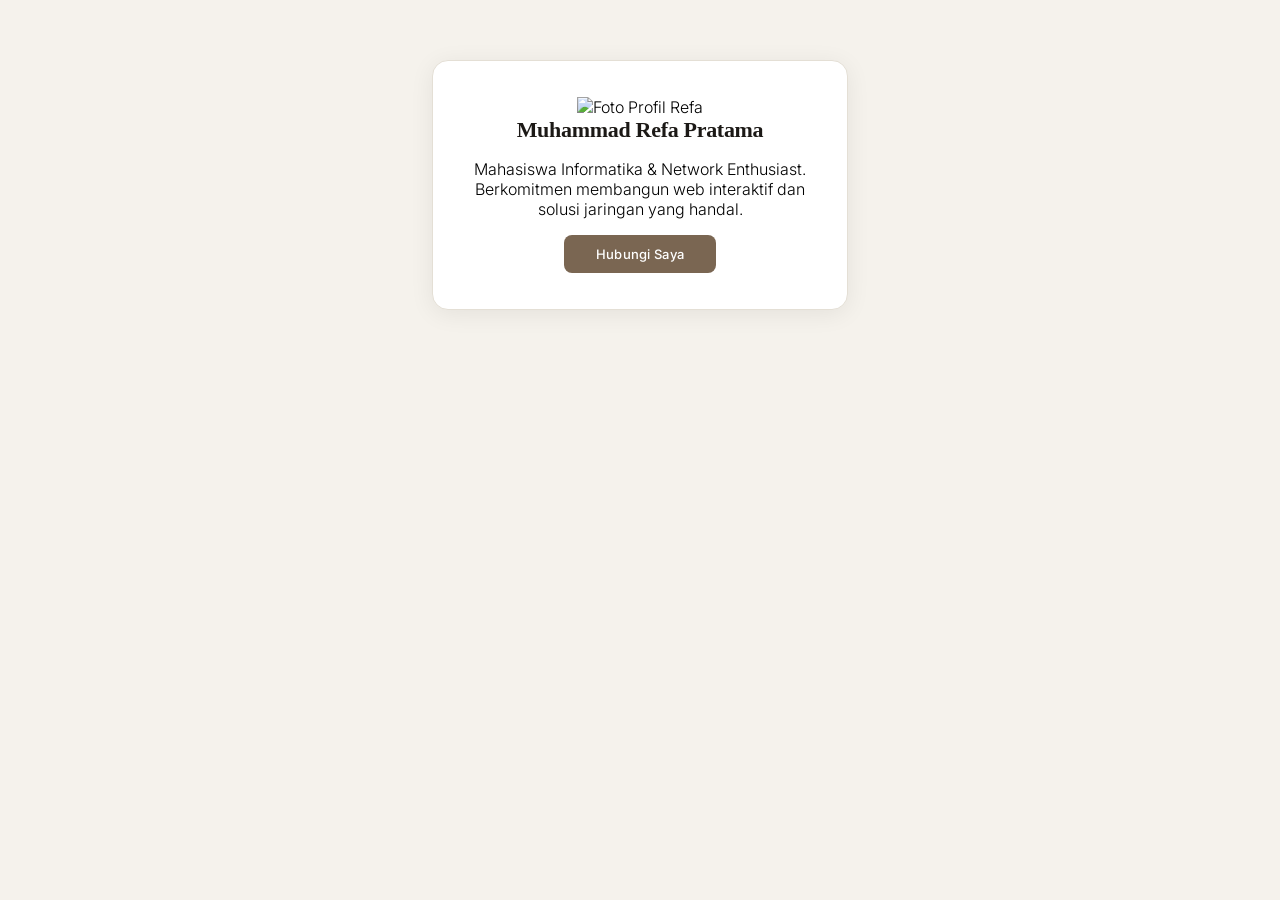
==== commit f3d4f9a7: "Update index.html" ====
--- a/index.html
+++ b/index.html
@@ -1,49 +1,27 @@
 <!DOCTYPE html>
-<!-- Ini file HTML utama gue, buat nampilkan kartu nama digital -->
 <html lang="id">
 <head>
-    <meta charset="UTF-8"> <!-- Biar huruf Indonesia kayak é, ñ gak rusak -->
-    <meta name="viewport" content="width=device-width, initial-scale=1.0"> <!-- Biar tampilan oke di HP -->
-    <title>Kartu Nama Digital - Muhammad Refa Pratama</title>
-
-    <!-- Gue sambungin font Lora dan Inter dari Google Fonts -->
-    <link href="https://fonts.googleapis.com/css2?family=Lora:wght@400;600;700&family=Inter:wght@300;400;500&display=swap" rel="stylesheet">
-
-    <!-- Gue sambungin file CSS eksternal di sini -->
-    <link rel="stylesheet" href="style.css">
+  <meta charset="UTF-8">
+  <meta name="viewport" content="width=device-width, initial-scale=1.0">
+  <title>Profil Diri - Muhammad Refa Pratama</title>
+  
+  <link href="https://fonts.googleapis.com/css2?family=Inter:wght@300;400;500;600&display=swap" rel="stylesheet">
+  
+  <link rel="stylesheet" href="style.css">
 </head>
 <body>
 
-    <!-- Ini kotak utama kartu nama gue, pake class "card" biar bisa di-style di CSS -->
-    <div class="card">
-
-        <!-- Foto profil gue, sementara pake placeholder dulu -->
-        <img
-            src="https://via.placeholder.com/150"
-            alt="Foto Profil Muhammad Refa Pratama"
-            class="foto-profil"
-        >
-
-        <!-- Nama lengkap gue -->
-        <h1>Muhammad Refa Pratama</h1>
-
-        <!-- Tulisan kecil di bawah nama buat nunjukin role gue -->
-        <p class="role">Front-End Developer · Network Enthusiast</p>
-
-        <!-- Bio singkat buat ngejelasin gue ini siapa -->
-        <p class="bio">
-            Mahasiswa yang sedang mendalami dunia
-            <strong>Front-End Development</strong> dan
-            <strong>Jaringan Komputer</strong>.
-            Terbuka untuk berbagai peluang dan kolaborasi.
-        </p>
-
-        <!-- Tombol ini kalau diklik langsung buka WhatsApp gue -->
-        <button onclick="window.open('https://wa.me/6288291385419', '_blank')">
-            Hubungi Saya
-        </button>
-
-    </div>
+  <div class="card">
+    
+    <img src="foto-refa.jpg" alt="Foto Profil Refa" class="profile-img">
+    
+    <h1>Muhammad Refa Pratama</h1>
+    
+    <p>Mahasiswa Informatika & Network Enthusiast. Berkomitmen membangun web interaktif dan solusi jaringan yang handal.</p>
+    
+    <button>Hubungi Saya</button>
+  
+  </div>
 
 </body>
 </html>
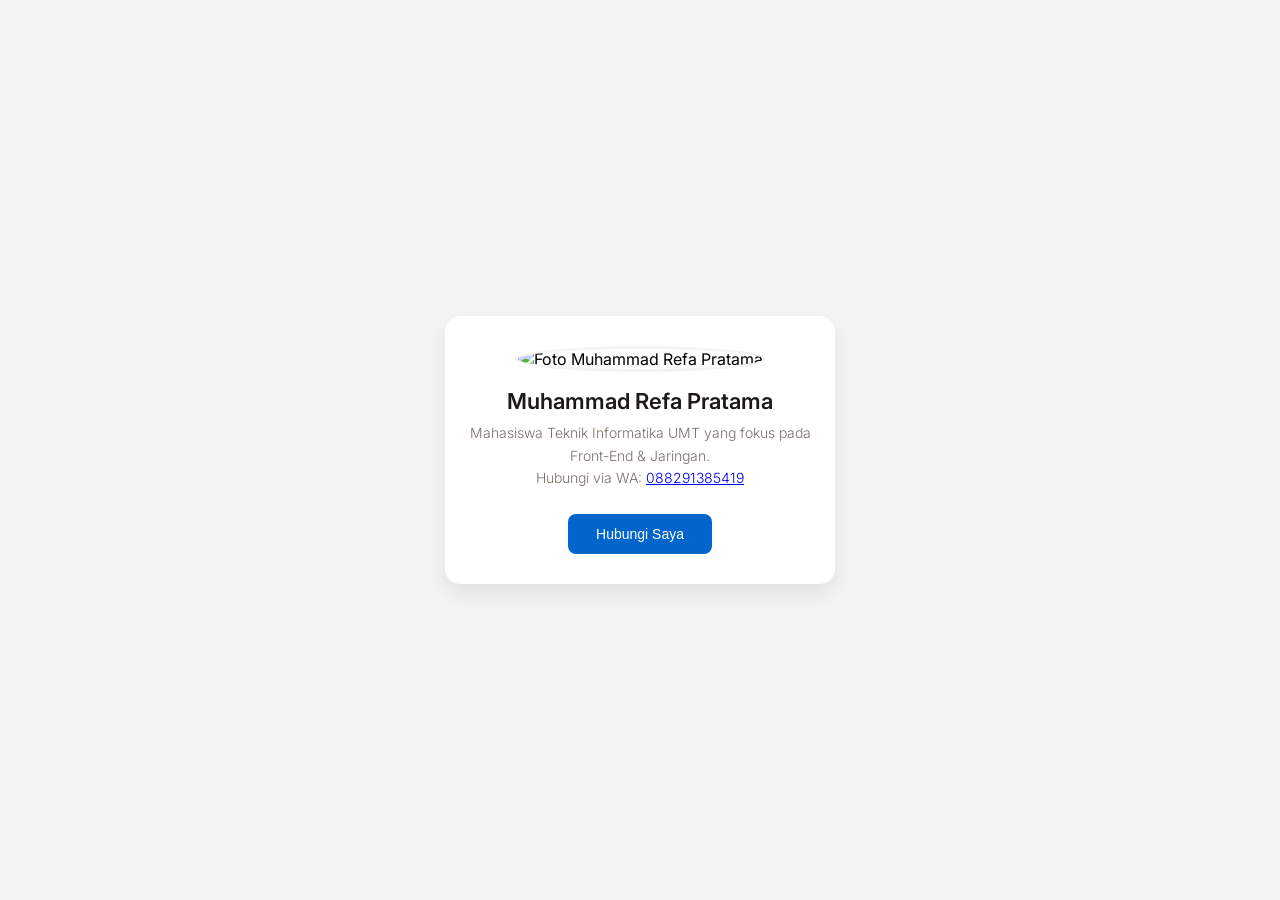
==== commit 85ebf498: "Update index.html" ====
--- a/index.html
+++ b/index.html
@@ -3,24 +3,25 @@
 <head>
   <meta charset="UTF-8">
   <meta name="viewport" content="width=device-width, initial-scale=1.0">
-  <title>Profil Diri - Muhammad Refa Pratama</title>
-  
+  <title>Kartu Nama Digital - Refa Pratama</title>
   <link href="https://fonts.googleapis.com/css2?family=Inter:wght@300;400;500;600&display=swap" rel="stylesheet">
-  
   <link rel="stylesheet" href="style.css">
 </head>
 <body>
 
   <div class="card">
-    
-    <img src="foto-refa.jpg" alt="Foto Profil Refa" class="profile-img">
+    <img src="refa.jpg" alt="Foto Muhammad Refa Pratama" class="profile-img">
     
     <h1>Muhammad Refa Pratama</h1>
     
-    <p>Mahasiswa Informatika & Network Enthusiast. Berkomitmen membangun web interaktif dan solusi jaringan yang handal.</p>
+    <p class="bio">
+      Mahasiswa Teknik Informatika UMT yang fokus pada Front-End & Jaringan. <br>
+      Hubungi via WA: <a href="https://wa.me/6288291385419" class="wa-link">088291385419</a>
+    </p>
     
-    <button>Hubungi Saya</button>
-  
+    <a href="URL_GITHUB_PAGES_LU_NANTI" class="btn-wrapper">
+      <button>Hubungi Saya</button>
+    </a>
   </div>
 
 </body>
--- a/style.css
+++ b/style.css
@@ -1,129 +1,64 @@
-/* ================================================
-    Ini file CSS gue
-    Nama   : Muhammad Refa Pratama
-    Tugas  : Latihan CSS - Kartu Nama Digital
-    Catatan: File ini gue sambungin ke index.html
-             pake tag <link> di bagian <head>
-   ================================================ */
-
-
-/* -- VARIABEL WARNA --
-   Gue simpen semua warna di sini biar gampang diubah
-   kalau suatu saat mau ganti tema */
-:root {
-    --bg:       #f5f2ec; /* warna background halaman, krem hangat */
-    --white:    #ffffff; /* warna putih buat kartu */
-    --border:   #e4dfd5; /* warna garis tepi, coklat muda */
-    --border2:  #d6cfc3; /* warna garis tepi yang lebih gelap */
-    --accent:   #7a6652; /* warna utama gue, coklat hangat */
-    --accent2:  #a08468; /* coklat yang lebih muda buat teks sekunder */
-    --text:     #1c1916; /* warna teks utama, hampir hitam */
-    --muted:    #7a7068; /* warna teks abu-abu buat bio */
-    --subtle:   #b0a898; /* warna teks paling pudar buat role */
+/* Styling Body sesuai instruksi: Background abu-abu muda */
+body {
+  background-color: #f4f4f4;
+  font-family: 'Inter', sans-serif; /* Tipografi Sans-Serif */
+  margin: 0;
+  display: flex;
+  justify-content: center;
+  align-items: center;
+  min-height: 100vh; /* Membantu memastikan card benar-benar di tengah secara vertikal */
 }
 
-
-/* -- BODY --
-   Gue styling seluruh halaman di sini.
-   Background krem hangat biar kartu putihnya
-   keliatan lebih elegan */
-body {
-    background-color: var(--bg); /* background halaman warna krem */
-    font-family: 'Inter', Arial, sans-serif; /* font utama gue */
-    font-weight: 300; /* tipis biar keliatan modern */
-    margin: 0; /* hapus margin bawaan browser */
-    padding: 0; /* hapus padding bawaan browser */
+/* The Box Model untuk .card (Kriteria 3) */
+.card {
+  background-color: white;       /* Latar putih */
+  width: 350px;                  /* Lebar 350px mutlak */
+  padding: 30px 20px;            /* Padding agar konten tidak menempel (Instruksi minta 20px) */
+  margin: 50px auto;             /* Margin tengah */
+  border-radius: 15px;           /* Sudut melengkung */
+  box-shadow: 0 10px 20px rgba(0, 0, 0, 0.08); /* Efek bayangan halus */
+  text-align: center;            /* Teks di tengah */
 }
 
-
-/* -- CARD (BOX MODEL) --
-   Ini kotak utama kartu nama gue.
-   Gue terapin Box Model di sini:
-   margin buat jarak luar, padding buat jarak dalam */
-.card {
-    background-color: var(--white); /* background kartu putih */
-    width: 350px; /* lebar kartu gue tetapin 350px */
-    padding: 36px 32px; /* jarak dalam biar konten ga nempel ke tepi */
-    margin: 60px auto; /* 60px dari atas-bawah, auto biar kartu di tengah halaman */
-    border-radius: 16px; /* sudut kartu gue bikin melengkung */
-    border: 1px solid var(--border); /* garis tepi tipis warna krem */
-    box-shadow: 0px 4px 24px rgba(0, 0, 0, 0.07); /* bayangan halus biar kartu keliatan nampak */
-    text-align: center; /* semua teks di dalam kartu rata tengah */
+/* Styling Gambar agar bulat dan proporsional */
+.profile-img {
+  width: 120px;
+  height: 120px;
+  border-radius: 50%;
+  object-fit: cover;
+  margin-bottom: 16px;
+  border: 3px solid #f4f4f4;
 }
 
-
-/* -- FOTO PROFIL --
-   Gue styling foto biar berbentuk lingkaran */
-.foto-profil {
-    border-radius: 50%; /* ini yang bikin foto jadi lingkaran */
-    width: 150px; /* lebar foto */
-    height: 150px; /* tinggi foto, samain sama lebar biar proporsional */
-    margin-bottom: 18px; /* jarak bawah foto ke nama */
-    border: 2px solid var(--border2); /* garis tepi foto warna coklat muda */
-    object-fit: cover; /* biar foto ga terdistorsi */
+/* Tipografi untuk Nama dan Bio */
+h1 {
+  font-size: 22px;
+  color: #1c1916; /* Menggunakan warna text dari tema lu */
+  margin: 0 0 8px 0;
+  font-weight: 600;
 }
 
-
-/* -- HEADING / NAMA --
-   Styling buat nama lengkap gue */
-h1 {
-    font-family: 'Lora', serif; /* font Lora buat nama biar keliatan elegan */
-    font-size: 22px; /* ukuran tulisan nama */
-    font-weight: 700; /* tebal */
-    color: var(--text); /* warna gelap biar enak dibaca */
-    letter-spacing: -0.3px; /* jarak antar huruf dikurangin dikit */
-    margin: 0 0 6px; /* gak ada margin atas, 6px margin bawah */
+p {
+  font-size: 14px;
+  color: #7a7068; /* Warna text muted dari tema lu */
+  line-height: 1.6;
+  margin: 0 0 24px 0;
+  font-weight: 300;
 }
 
-
-/* -- ROLE --
-   Teks kecil di bawah nama buat nunjukin bidang gue */
-.role {
-    font-size: 12px; /* ukuran tulisan kecil */
-    color: var(--subtle); /* warna pudar biar ga terlalu dominan */
-    font-weight: 400;
-    letter-spacing: 0.02em;
-    margin: 0 0 16px; /* jarak bawah ke garis pemisah */
-    padding-bottom: 16px; /* jarak dalam sebelum garis */
-    border-bottom: 1px solid var(--border); /* garis pemisah bawah role */
+/* Styling Button sesuai instruksi (Biru, no border, padding, pointer) */
+button {
+  background-color: #0066cc; /* Warna biru profesional */
+  color: white;
+  border: none;
+  padding: 12px 28px;
+  border-radius: 8px;
+  font-size: 14px;
+  font-weight: 500;
+  cursor: pointer;
+  transition: background-color 0.2s ease;
 }
 
-
-/* -- BIO --
-   Paragraf deskripsi singkat tentang gue */
-.bio {
-    font-size: 14px; /* ukuran tulisan bio */
-    color: var(--muted); /* warna abu-abu coklat biar ga terlalu kontras */
-    line-height: 1.75; /* jarak antar baris biar ga rapet */
-    margin-bottom: 24px; /* jarak bawah bio ke tombol */
-    font-weight: 300; /* tipis */
+button:hover {
+  background-color: #0052a3; /* Biru gelap saat dihover */
 }
-
-/* Gue bikin kata yang di-bold pake warna lebih gelap */
-.bio strong {
-    color: var(--text); /* warna lebih gelap buat kata penting */
-    font-weight: 500;
-}
-
-
-/* -- BUTTON --
-   Tombol "Hubungi Saya".
-   Kalau diklik, langsung redirect ke WhatsApp gue */
-button {
-    background-color: var(--accent); /* warna tombol coklat hangat sesuai tema */
-    color: white; /* tulisan tombol putih biar kontras */
-    border: none; /* hapus garis tepi bawaan button */
-    padding: 11px 32px; /* jarak dalam tombol biar ga kekecilan */
-    font-size: 13px; /* ukuran tulisan di tombol */
-    font-weight: 500; /* sedikit tebal */
-    font-family: 'Inter', Arial, sans-serif; /* samain font sama body */
-    letter-spacing: 0.02em;
-    border-radius: 8px; /* sudut tombol melengkung */
-    cursor: pointer; /* kursor jadi tangan waktu diarahin ke tombol */
-    transition: background-color 0.2s; /* animasi transisi warna pas hover */
-}
-
-/* Ini yang jalan waktu mouse diarahin ke tombol */
-button:hover {
-    background-color: #6a5644; /* warna tombol jadi lebih gelap saat di-hover */
-}
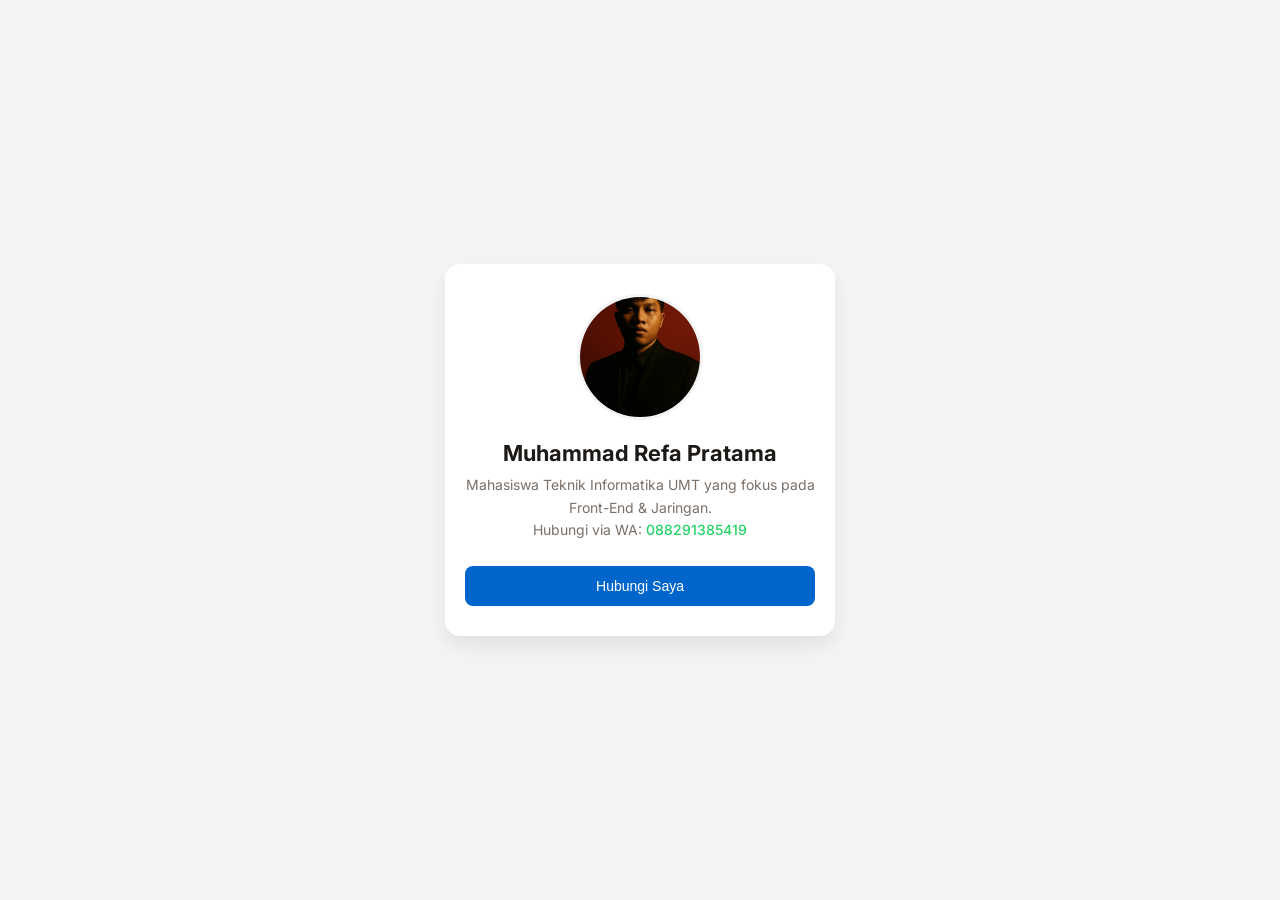
==== commit 418133f8: "Update index.html" ====
--- a/index.html
+++ b/index.html
@@ -10,7 +10,7 @@
 <body>
 
   <div class="card">
-    <img src="refa.jpg" alt="Foto Muhammad Refa Pratama" class="profile-img">
+    <img src="foto gg.jpg" alt="Foto Muhammad Refa Pratama" class="profile-img">
     
     <h1>Muhammad Refa Pratama</h1>
     
--- a/style.css
+++ b/style.css
@@ -1,26 +1,23 @@
-/* Styling Body sesuai instruksi: Background abu-abu muda */
 body {
   background-color: #f4f4f4;
-  font-family: 'Inter', sans-serif; /* Tipografi Sans-Serif */
+  font-family: 'Inter', sans-serif;
   margin: 0;
   display: flex;
   justify-content: center;
   align-items: center;
-  min-height: 100vh; /* Membantu memastikan card benar-benar di tengah secara vertikal */
+  min-height: 100vh;
 }
 
-/* The Box Model untuk .card (Kriteria 3) */
 .card {
-  background-color: white;       /* Latar putih */
-  width: 350px;                  /* Lebar 350px mutlak */
-  padding: 30px 20px;            /* Padding agar konten tidak menempel (Instruksi minta 20px) */
-  margin: 50px auto;             /* Margin tengah */
-  border-radius: 15px;           /* Sudut melengkung */
-  box-shadow: 0 10px 20px rgba(0, 0, 0, 0.08); /* Efek bayangan halus */
-  text-align: center;            /* Teks di tengah */
+  background-color: white;
+  width: 350px;
+  padding: 30px 20px;
+  margin: 50px auto;
+  border-radius: 15px;
+  box-shadow: 0 10px 20px rgba(0, 0, 0, 0.08);
+  text-align: center;
 }
 
-/* Styling Gambar agar bulat dan proporsional */
 .profile-img {
   width: 120px;
   height: 120px;
@@ -30,25 +27,37 @@
   border: 3px solid #f4f4f4;
 }
 
-/* Tipografi untuk Nama dan Bio */
 h1 {
   font-size: 22px;
-  color: #1c1916; /* Menggunakan warna text dari tema lu */
+  color: #1c1916;
   margin: 0 0 8px 0;
-  font-weight: 600;
 }
 
-p {
+.bio {
   font-size: 14px;
-  color: #7a7068; /* Warna text muted dari tema lu */
+  color: #7a7068;
   line-height: 1.6;
   margin: 0 0 24px 0;
-  font-weight: 300;
 }
 
-/* Styling Button sesuai instruksi (Biru, no border, padding, pointer) */
+/* Styling link WhatsApp */
+.wa-link {
+  color: #25d366; /* Warna khas WA */
+  text-decoration: none;
+  font-weight: 500;
+}
+
+.wa-link:hover {
+  text-decoration: underline;
+}
+
+/* Styling Button agar tidak berubah saat dibungkus link */
+.btn-wrapper {
+  text-decoration: none;
+}
+
 button {
-  background-color: #0066cc; /* Warna biru profesional */
+  background-color: #0066cc;
   color: white;
   border: none;
   padding: 12px 28px;
@@ -56,9 +65,9 @@
   font-size: 14px;
   font-weight: 500;
   cursor: pointer;
-  transition: background-color 0.2s ease;
+  width: 100%; /* Biar tombolnya panjang memenuhi card */
 }
 
 button:hover {
-  background-color: #0052a3; /* Biru gelap saat dihover */
+  background-color: #0052a3;
 }
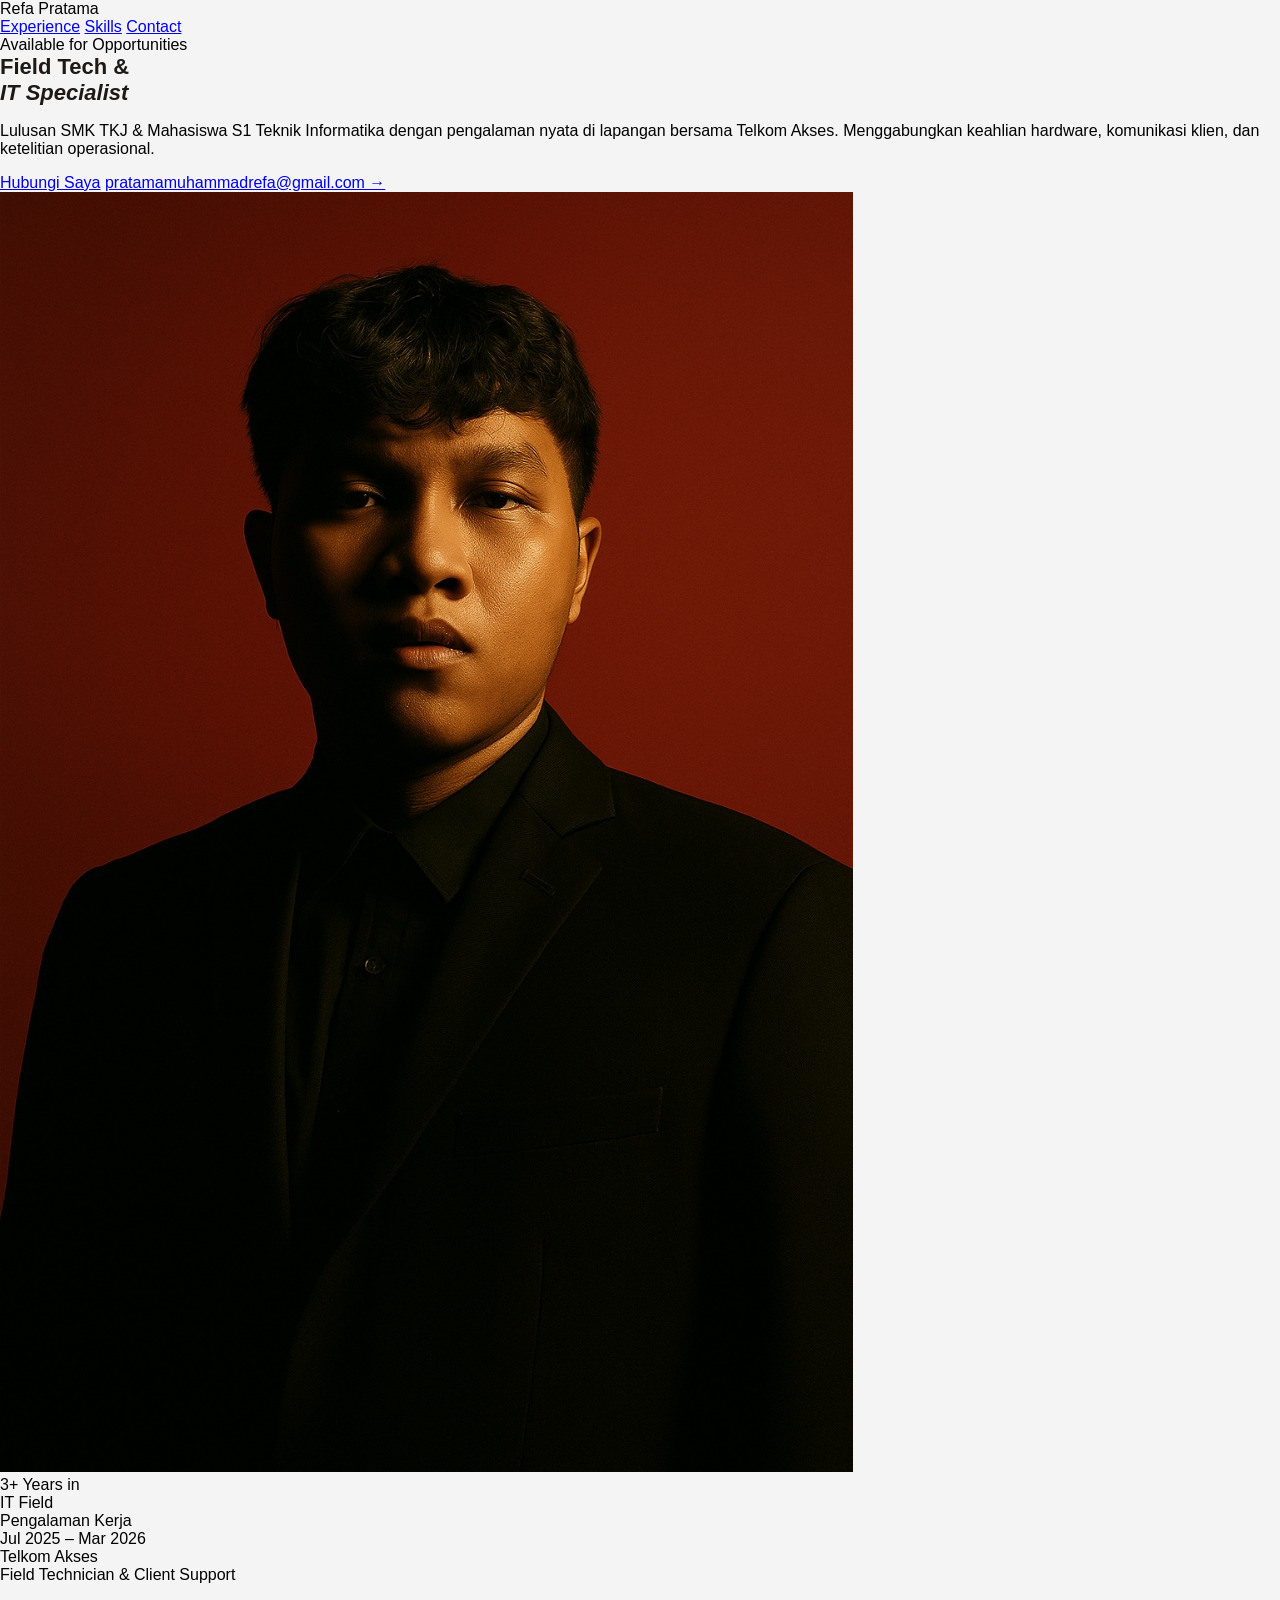
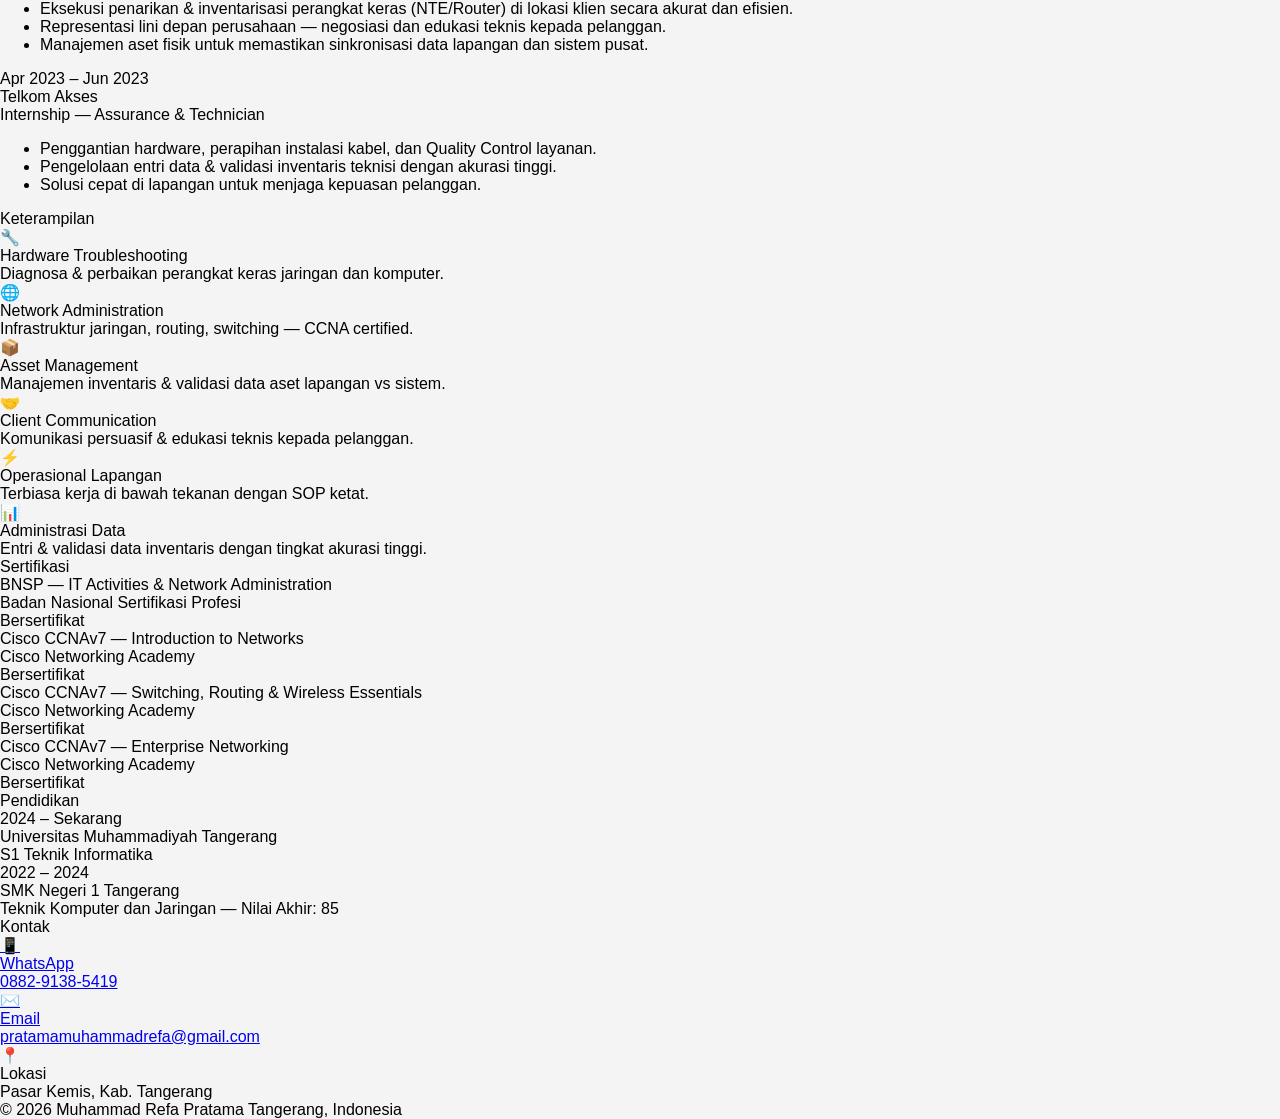
==== commit d4ecec87: "Update index.html" ====
--- a/index.html
+++ b/index.html
@@ -1,27 +1,220 @@
 <!DOCTYPE html>
 <html lang="id">
 <head>
-  <meta charset="UTF-8">
-  <meta name="viewport" content="width=device-width, initial-scale=1.0">
-  <title>Kartu Nama Digital - Refa Pratama</title>
-  <link href="https://fonts.googleapis.com/css2?family=Inter:wght@300;400;500;600&display=swap" rel="stylesheet">
-  <link rel="stylesheet" href="style.css">
+  <meta charset="UTF-8" />
+  <meta name="viewport" content="width=device-width, initial-scale=1.0" />
+  <title>Muhammad Refa Pratama — Portfolio</title>
+  <link rel="preconnect" href="https://fonts.googleapis.com" />
+  <link rel="preconnect" href="https://fonts.gstatic.com" crossorigin />
+  <link href="https://fonts.googleapis.com/css2?family=DM+Serif+Display:ital@0;1&family=DM+Sans:wght@300;400;500&display=swap" rel="stylesheet" />
+  <!-- Menghubungkan file CSS eksternal -->
+  <link rel="stylesheet" href="style.css" />
 </head>
 <body>
 
-  <div class="card">
-    <img src="foto gg.jpg" alt="Foto Muhammad Refa Pratama" class="profile-img">
-    
-    <h1>Muhammad Refa Pratama</h1>
-    
-    <p class="bio">
-      Mahasiswa Teknik Informatika UMT yang fokus pada Front-End & Jaringan. <br>
-      Hubungi via WA: <a href="https://wa.me/6288291385419" class="wa-link">088291385419</a>
-    </p>
-    
-    <a href="URL_GITHUB_PAGES_LU_NANTI" class="btn-wrapper">
-      <button>Hubungi Saya</button>
-    </a>
+  <div class="container">
+
+    <!-- NAVIGASI -->
+    <nav>
+      <div class="nav-logo">Refa Pratama</div>
+      <div class="nav-links">
+        <a href="#experience">Experience</a>
+        <a href="#skills">Skills</a>
+        <a href="#contact">Contact</a>
+      </div>
+    </nav>
+
+    <!-- HERO -->
+    <div class="hero">
+      <div class="hero-content">
+        <span class="hero-tag">Available for Opportunities</span>
+        <h1>Field Tech &<br><em>IT Specialist</em></h1>
+        <p class="hero-bio">
+          Lulusan SMK TKJ & Mahasiswa S1 Teknik Informatika dengan pengalaman
+          nyata di lapangan bersama Telkom Akses. Menggabungkan keahlian hardware,
+          komunikasi klien, dan ketelitian operasional.
+        </p>
+        <div class="hero-actions">
+          <a href="https://wa.me/6288291385419" class="btn-primary">Hubungi Saya</a>
+          <a href="mailto:pratamamuhammadrefa@gmail.com" class="btn-secondary">
+            pratamamuhammadrefa@gmail.com →
+          </a>
+        </div>
+      </div>
+
+      <!-- Kolom kanan: foto + badge -->
+      <div class="hero-right">
+        <!--
+          GANTI FOTO:
+          Letakkan foto lu (misal: foto.jpg) di folder yang sama,
+          lalu ubah src="https://via.placeholder.com/240x300" menjadi src="foto.jpg"
+        -->
+        <img
+          src="foto gg.jpg"
+          alt="Muhammad Refa Pratama"
+          class="hero-photo-large"
+        />
+        <div class="hero-badge">
+          <span class="hero-badge-num">3+</span>
+          <span class="hero-badge-label">Years in<br>IT Field</span>
+        </div>
+      </div>
+    </div>
+
+    <!-- PENGALAMAN KERJA -->
+    <section id="experience">
+      <div class="section-label">Pengalaman Kerja</div>
+
+      <div class="exp-item">
+        <div class="exp-period">Jul 2025 – Mar 2026</div>
+        <div class="exp-detail">
+          <div class="exp-company"><span class="exp-dot"></span>Telkom Akses</div>
+          <div class="exp-role">Field Technician &amp; Client Support</div>
+          <ul class="exp-list">
+            <li>Eksekusi penarikan &amp; inventarisasi perangkat keras (NTE/Router) di lokasi klien secara akurat dan efisien.</li>
+            <li>Representasi lini depan perusahaan — negosiasi dan edukasi teknis kepada pelanggan.</li>
+            <li>Manajemen aset fisik untuk memastikan sinkronisasi data lapangan dan sistem pusat.</li>
+          </ul>
+        </div>
+      </div>
+
+      <div class="exp-item">
+        <div class="exp-period">Apr 2023 – Jun 2023</div>
+        <div class="exp-detail">
+          <div class="exp-company"><span class="exp-dot"></span>Telkom Akses</div>
+          <div class="exp-role">Internship — Assurance &amp; Technician</div>
+          <ul class="exp-list">
+            <li>Penggantian hardware, perapihan instalasi kabel, dan Quality Control layanan.</li>
+            <li>Pengelolaan entri data &amp; validasi inventaris teknisi dengan akurasi tinggi.</li>
+            <li>Solusi cepat di lapangan untuk menjaga kepuasan pelanggan.</li>
+          </ul>
+        </div>
+      </div>
+    </section>
+
+    <!-- KETERAMPILAN -->
+    <section id="skills">
+      <div class="section-label">Keterampilan</div>
+      <div class="skills-grid">
+        <div class="skill-card">
+          <div class="skill-icon">🔧</div>
+          <div class="skill-name">Hardware Troubleshooting</div>
+          <div class="skill-desc">Diagnosa &amp; perbaikan perangkat keras jaringan dan komputer.</div>
+        </div>
+        <div class="skill-card">
+          <div class="skill-icon">🌐</div>
+          <div class="skill-name">Network Administration</div>
+          <div class="skill-desc">Infrastruktur jaringan, routing, switching — CCNA certified.</div>
+        </div>
+        <div class="skill-card">
+          <div class="skill-icon">📦</div>
+          <div class="skill-name">Asset Management</div>
+          <div class="skill-desc">Manajemen inventaris &amp; validasi data aset lapangan vs sistem.</div>
+        </div>
+        <div class="skill-card">
+          <div class="skill-icon">🤝</div>
+          <div class="skill-name">Client Communication</div>
+          <div class="skill-desc">Komunikasi persuasif &amp; edukasi teknis kepada pelanggan.</div>
+        </div>
+        <div class="skill-card">
+          <div class="skill-icon">⚡</div>
+          <div class="skill-name">Operasional Lapangan</div>
+          <div class="skill-desc">Terbiasa kerja di bawah tekanan dengan SOP ketat.</div>
+        </div>
+        <div class="skill-card">
+          <div class="skill-icon">📊</div>
+          <div class="skill-name">Administrasi Data</div>
+          <div class="skill-desc">Entri &amp; validasi data inventaris dengan tingkat akurasi tinggi.</div>
+        </div>
+      </div>
+    </section>
+
+    <!-- SERTIFIKASI -->
+    <section id="certifications">
+      <div class="section-label">Sertifikasi</div>
+      <div class="cert-row">
+        <div>
+          <div class="cert-name">BNSP — IT Activities &amp; Network Administration</div>
+          <div class="cert-issuer">Badan Nasional Sertifikasi Profesi</div>
+        </div>
+        <span class="cert-badge">Bersertifikat</span>
+      </div>
+      <div class="cert-row">
+        <div>
+          <div class="cert-name">Cisco CCNAv7 — Introduction to Networks</div>
+          <div class="cert-issuer">Cisco Networking Academy</div>
+        </div>
+        <span class="cert-badge">Bersertifikat</span>
+      </div>
+      <div class="cert-row">
+        <div>
+          <div class="cert-name">Cisco CCNAv7 — Switching, Routing &amp; Wireless Essentials</div>
+          <div class="cert-issuer">Cisco Networking Academy</div>
+        </div>
+        <span class="cert-badge">Bersertifikat</span>
+      </div>
+      <div class="cert-row">
+        <div>
+          <div class="cert-name">Cisco CCNAv7 — Enterprise Networking</div>
+          <div class="cert-issuer">Cisco Networking Academy</div>
+        </div>
+        <span class="cert-badge">Bersertifikat</span>
+      </div>
+    </section>
+
+    <!-- PENDIDIKAN -->
+    <section id="education">
+      <div class="section-label">Pendidikan</div>
+      <div class="edu-row">
+        <div class="edu-period">2024 – Sekarang</div>
+        <div>
+          <div class="edu-school">Universitas Muhammadiyah Tangerang</div>
+          <div class="edu-major">S1 Teknik Informatika</div>
+        </div>
+      </div>
+      <div class="edu-row">
+        <div class="edu-period">2022 – 2024</div>
+        <div>
+          <div class="edu-school">SMK Negeri 1 Tangerang</div>
+          <div class="edu-major">Teknik Komputer dan Jaringan — Nilai Akhir: 85</div>
+        </div>
+      </div>
+    </section>
+
+    <!-- KONTAK -->
+    <section id="contact">
+      <div class="section-label">Kontak</div>
+      <div class="contact-grid">
+        <a href="https://wa.me/6288291385419" class="contact-card">
+          <div class="contact-icon">📱</div>
+          <div>
+            <div class="contact-label">WhatsApp</div>
+            <div class="contact-val">0882-9138-5419</div>
+          </div>
+        </a>
+        <a href="mailto:pratamamuhammadrefa@gmail.com" class="contact-card">
+          <div class="contact-icon">✉️</div>
+          <div>
+            <div class="contact-label">Email</div>
+            <div class="contact-val">pratamamuhammadrefa@gmail.com</div>
+          </div>
+        </a>
+        <div class="contact-card contact-card--static">
+          <div class="contact-icon">📍</div>
+          <div>
+            <div class="contact-label">Lokasi</div>
+            <div class="contact-val">Pasar Kemis, Kab. Tangerang</div>
+          </div>
+        </div>
+      </div>
+    </section>
+
+    <!-- FOOTER -->
+    <footer>
+      <span class="footer-copy">© 2026 Muhammad Refa Pratama</span>
+      <span class="footer-copy">Tangerang, Indonesia</span>
+    </footer>
+
   </div>
 
 </body>
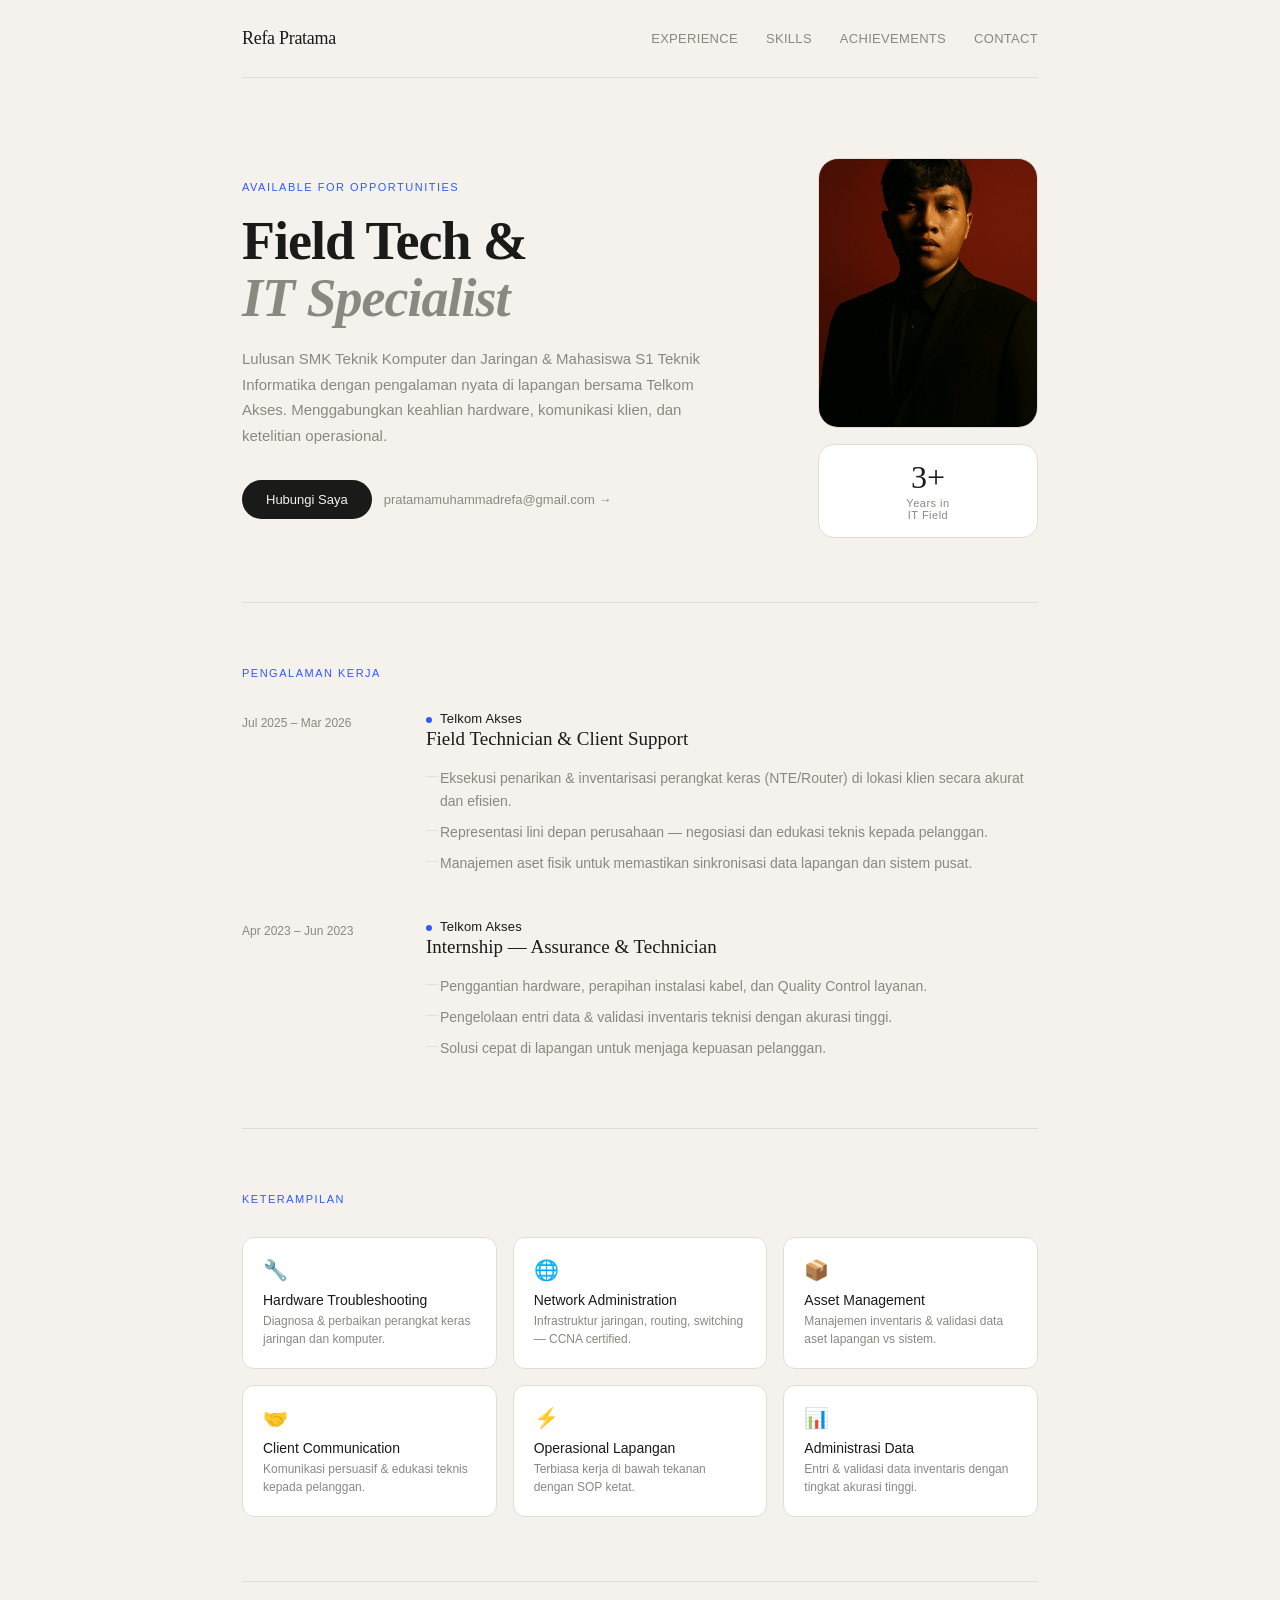
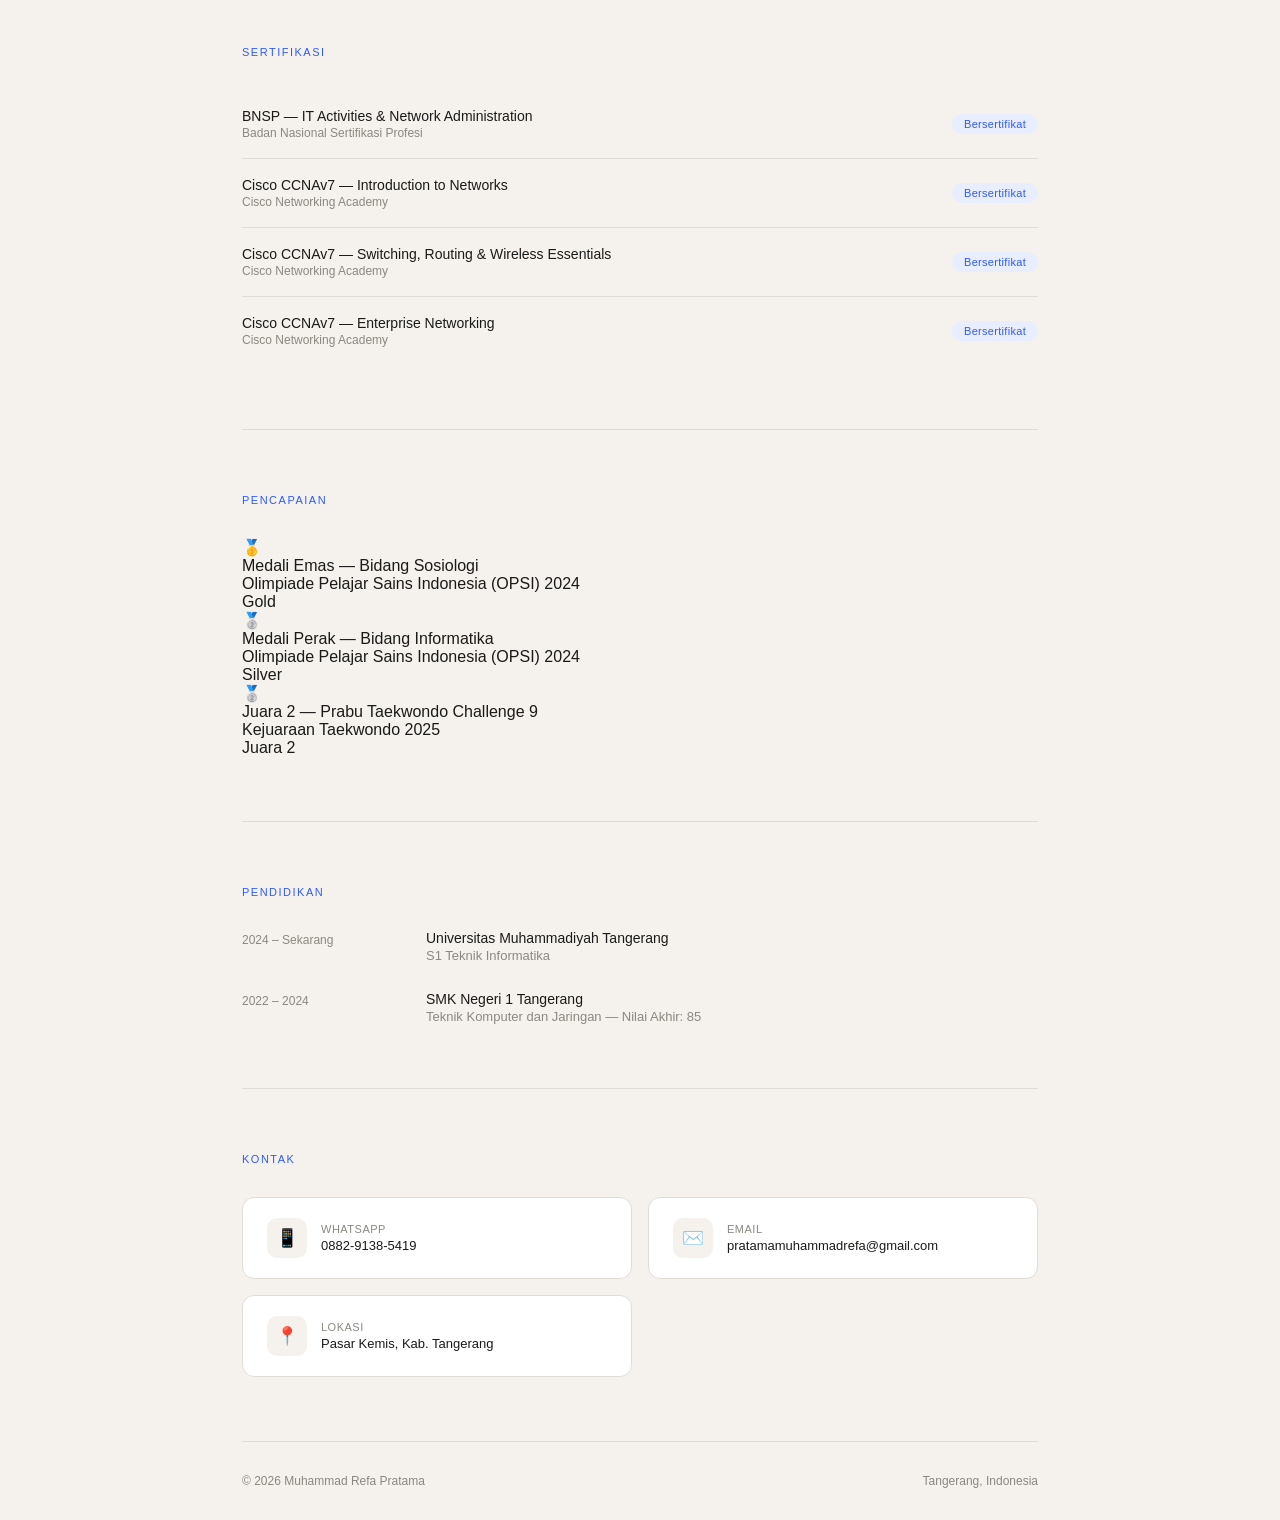
==== commit 7d032c70: "Update index.html" ====
--- a/index.html
+++ b/index.html
@@ -20,6 +20,7 @@
       <div class="nav-links">
         <a href="#experience">Experience</a>
         <a href="#skills">Skills</a>
+        <a href="#achievements">Achievements</a>
         <a href="#contact">Contact</a>
       </div>
     </nav>
@@ -30,7 +31,7 @@
         <span class="hero-tag">Available for Opportunities</span>
         <h1>Field Tech &<br><em>IT Specialist</em></h1>
         <p class="hero-bio">
-          Lulusan SMK TKJ & Mahasiswa S1 Teknik Informatika dengan pengalaman
+          Lulusan SMK Teknik Komputer dan Jaringan & Mahasiswa S1 Teknik Informatika dengan pengalaman
           nyata di lapangan bersama Telkom Akses. Menggabungkan keahlian hardware,
           komunikasi klien, dan ketelitian operasional.
         </p>
@@ -44,11 +45,6 @@
 
       <!-- Kolom kanan: foto + badge -->
       <div class="hero-right">
-        <!--
-          GANTI FOTO:
-          Letakkan foto lu (misal: foto.jpg) di folder yang sama,
-          lalu ubah src="https://via.placeholder.com/240x300" menjadi src="foto.jpg"
-        -->
         <img
           src="foto gg.jpg"
           alt="Muhammad Refa Pratama"
@@ -160,6 +156,39 @@
         </div>
         <span class="cert-badge">Bersertifikat</span>
       </div>
+    </section>
+
+    <!-- PENCAPAIAN -->
+    <section id="achievements">
+      <div class="section-label">Pencapaian</div>
+
+      <div class="achieve-item">
+        <div class="achieve-medal achieve-medal--gold">🥇</div>
+        <div class="achieve-detail">
+          <div class="achieve-title">Medali Emas — Bidang Sosiologi</div>
+          <div class="achieve-event">Olimpiade Pelajar Sains Indonesia (OPSI) 2024</div>
+        </div>
+        <span class="achieve-badge achieve-badge--gold">Gold</span>
+      </div>
+
+      <div class="achieve-item">
+        <div class="achieve-medal achieve-medal--silver">🥈</div>
+        <div class="achieve-detail">
+          <div class="achieve-title">Medali Perak — Bidang Informatika</div>
+          <div class="achieve-event">Olimpiade Pelajar Sains Indonesia (OPSI) 2024</div>
+        </div>
+        <span class="achieve-badge achieve-badge--silver">Silver</span>
+      </div>
+
+      <div class="achieve-item">
+        <div class="achieve-medal achieve-medal--bronze">🥈</div>
+        <div class="achieve-detail">
+          <div class="achieve-title">Juara 2 — Prabu Taekwondo Challenge 9</div>
+          <div class="achieve-event">Kejuaraan Taekwondo 2025</div>
+        </div>
+        <span class="achieve-badge achieve-badge--bronze">Juara 2</span>
+      </div>
+
     </section>
 
     <!-- PENDIDIKAN -->
--- a/style.css
+++ b/style.css
@@ -1,73 +1,548 @@
+/* ===========================
+   CSS Variables & Reset
+   =========================== */
+:root {
+  --cream:  #F5F2ED;
+  --dark:   #1A1A18;
+  --accent: #2E5BFF;
+  --muted:  #8A8880;
+  --border: #E0DDD8;
+  --white:  #FFFFFF;
+}
+
+* {
+  margin: 0;
+  padding: 0;
+  box-sizing: border-box;
+}
+
+/* ===========================
+   Base & Body
+   =========================== */
 body {
-  background-color: #f4f4f4;
-  font-family: 'Inter', sans-serif;
-  margin: 0;
-  display: flex;
+  font-family: 'DM Sans', sans-serif;
+  background-color: var(--cream);
+  color: var(--dark);
+  min-height: 100vh;
+  -webkit-font-smoothing: antialiased;
+}
+
+.container {
+  max-width: 860px;
+  margin: 0 auto;
+  padding: 0 32px;
+}
+
+/* ===========================
+   Navigasi
+   =========================== */
+nav {
+  padding: 28px 0;
+  display: flex;
+  justify-content: space-between;
+  align-items: center;
+  border-bottom: 1px solid var(--border);
+  animation: fadeDown 0.6s ease both;
+}
+
+.nav-logo {
+  font-family: 'DM Serif Display', serif;
+  font-size: 18px;
+  letter-spacing: -0.3px;
+}
+
+.nav-links {
+  display: flex;
+  gap: 28px;
+}
+
+.nav-links a {
+  font-size: 13px;
+  font-weight: 500;
+  color: var(--muted);
+  text-decoration: none;
+  letter-spacing: 0.3px;
+  text-transform: uppercase;
+  transition: color 0.2s;
+}
+
+.nav-links a:hover {
+  color: var(--dark);
+}
+
+/* ===========================
+   Hero
+   =========================== */
+.hero {
+  padding: 80px 0 64px;
+  display: grid;
+  grid-template-columns: 1fr auto;
+  gap: 56px;
+  align-items: center;
+  border-bottom: 1px solid var(--border);
+  animation: fadeUp 0.7s 0.1s ease both;
+}
+
+.hero-tag {
+  display: inline-block;
+  font-size: 11px;
+  font-weight: 500;
+  letter-spacing: 1.5px;
+  text-transform: uppercase;
+  color: var(--accent);
+  margin-bottom: 20px;
+}
+
+.hero h1 {
+  font-family: 'DM Serif Display', serif;
+  font-size: clamp(36px, 5.5vw, 54px);
+  line-height: 1.05;
+  letter-spacing: -1px;
+  margin-bottom: 20px;
+}
+
+.hero h1 em {
+  font-style: italic;
+  color: var(--muted);
+}
+
+.hero-bio {
+  font-size: 15px;
+  color: var(--muted);
+  line-height: 1.7;
+  max-width: 480px;
+  margin-bottom: 32px;
+}
+
+.hero-actions {
+  display: flex;
+  gap: 12px;
+  align-items: center;
+  flex-wrap: wrap;
+}
+
+/* Tombol Utama */
+.btn-primary {
+  background-color: var(--dark);
+  color: var(--cream);
+  padding: 12px 24px;
+  border-radius: 100px;
+  font-size: 13px;
+  font-weight: 500;
+  text-decoration: none;
+  transition: background 0.2s, transform 0.15s;
+  display: inline-block;
+}
+
+.btn-primary:hover {
+  background-color: var(--accent);
+  transform: translateY(-1px);
+}
+
+/* Tombol Sekunder */
+.btn-secondary {
+  color: var(--muted);
+  font-size: 13px;
+  text-decoration: none;
+  font-weight: 500;
+  transition: color 0.2s;
+}
+
+.btn-secondary:hover {
+  color: var(--dark);
+}
+
+/* ===========================
+   Hero — Foto & Badge (kanan)
+   =========================== */
+.hero-right {
+  display: flex;
+  flex-direction: column;
+  align-items: center;
+  gap: 16px;
+}
+
+.hero-photo-large {
+  width: 220px;
+  height: 270px;
+  object-fit: cover;           /* Foto tidak gepeng/terdistorsi */
+  border-radius: 20px;
+  border: 1px solid var(--border);
+  display: block;
+}
+
+/* Badge Tahun Pengalaman */
+.hero-badge {
+  background-color: var(--white);
+  border: 1px solid var(--border);
+  border-radius: 16px;
+  padding: 16px 24px;
+  text-align: center;
+  width: 100%;
+}
+
+.hero-badge-num {
+  font-family: 'DM Serif Display', serif;
+  font-size: 32px;
+  line-height: 1;
+  display: block;
+}
+
+.hero-badge-label {
+  font-size: 11px;
+  color: var(--muted);
+  letter-spacing: 0.5px;
+  margin-top: 4px;
+  display: block;
+}
+
+/* ===========================
+   Section (Umum)
+   =========================== */
+section {
+  padding: 64px 0;
+  border-bottom: 1px solid var(--border);
+  animation: fadeUp 0.6s ease both;
+}
+
+.section-label {
+  font-size: 11px;
+  font-weight: 500;
+  letter-spacing: 1.5px;
+  text-transform: uppercase;
+  color: var(--accent);
+  margin-bottom: 32px;
+}
+
+/* ===========================
+   Pengalaman Kerja
+   =========================== */
+.exp-item {
+  display: grid;
+  grid-template-columns: 160px 1fr;
+  gap: 24px;
+  margin-bottom: 40px;
+}
+
+.exp-item:last-child {
+  margin-bottom: 0;
+}
+
+.exp-period {
+  font-size: 12px;
+  color: var(--muted);
+  padding-top: 3px;
+  line-height: 1.5;
+}
+
+.exp-dot {
+  width: 6px;
+  height: 6px;
+  background-color: var(--accent);
+  border-radius: 50%;
+  display: inline-block;
+  margin-right: 8px;
+  vertical-align: middle;
+}
+
+.exp-company {
+  font-size: 13px;
+  font-weight: 500;
+  letter-spacing: 0.2px;
+  margin-bottom: 2px;
+}
+
+.exp-role {
+  font-family: 'DM Serif Display', serif;
+  font-size: 19px;
+  margin-bottom: 12px;
+  line-height: 1.2;
+}
+
+.exp-list {
+  list-style: none;
+}
+
+.exp-list li {
+  font-size: 14px;
+  color: var(--muted);
+  line-height: 1.65;
+  padding: 4px 0 4px 14px;
+  position: relative;
+}
+
+.exp-list li::before {
+  content: '—';
+  position: absolute;
+  left: 0;
+  color: var(--border);
+  font-size: 12px;
+}
+
+/* ===========================
+   Keterampilan
+   =========================== */
+.skills-grid {
+  display: grid;
+  grid-template-columns: repeat(3, 1fr);
+  gap: 16px;
+}
+
+.skill-card {
+  background-color: var(--white);
+  border: 1px solid var(--border);
+  border-radius: 12px;
+  padding: 20px;
+  transition: border-color 0.2s, transform 0.2s;
+}
+
+.skill-card:hover {
+  border-color: var(--accent);
+  transform: translateY(-2px);
+}
+
+.skill-icon {
+  font-size: 20px;
+  margin-bottom: 10px;
+}
+
+.skill-name {
+  font-size: 14px;
+  font-weight: 500;
+  margin-bottom: 4px;
+}
+
+.skill-desc {
+  font-size: 12px;
+  color: var(--muted);
+  line-height: 1.5;
+}
+
+/* ===========================
+   Sertifikasi
+   =========================== */
+.cert-row {
+  display: flex;
+  justify-content: space-between;
+  align-items: center;
+  padding: 18px 0;
+  border-bottom: 1px solid var(--border);
+}
+
+.cert-row:last-child {
+  border-bottom: none;
+}
+
+.cert-name {
+  font-size: 14px;
+  font-weight: 500;
+}
+
+.cert-issuer {
+  font-size: 12px;
+  color: var(--muted);
+  margin-top: 2px;
+}
+
+.cert-badge {
+  font-size: 11px;
+  font-weight: 500;
+  background-color: #E8EDFF;
+  color: var(--accent);
+  padding: 4px 12px;
+  border-radius: 100px;
+  letter-spacing: 0.3px;
+  white-space: nowrap;
+  margin-left: 16px;
+}
+
+/* ===========================
+   Pendidikan
+   =========================== */
+.edu-row {
+  display: grid;
+  grid-template-columns: 160px 1fr;
+  gap: 24px;
+  margin-bottom: 28px;
+}
+
+.edu-row:last-child {
+  margin-bottom: 0;
+}
+
+.edu-period {
+  font-size: 12px;
+  color: var(--muted);
+  padding-top: 3px;
+}
+
+.edu-school {
+  font-size: 14px;
+  font-weight: 500;
+  margin-bottom: 2px;
+}
+
+.edu-major {
+  font-size: 13px;
+  color: var(--muted);
+}
+
+/* ===========================
+   Kontak
+   =========================== */
+.contact-grid {
+  display: grid;
+  grid-template-columns: 1fr 1fr;
+  gap: 16px;
+}
+
+.contact-card {
+  background-color: var(--white);
+  border: 1px solid var(--border);
+  border-radius: 12px;
+  padding: 20px 24px;
+  display: flex;
+  align-items: center;
+  gap: 14px;
+  text-decoration: none;
+  color: var(--dark);
+  transition: border-color 0.2s, transform 0.15s;
+}
+
+.contact-card:hover {
+  border-color: var(--accent);
+  transform: translateY(-2px);
+}
+
+.contact-card--static {
+  cursor: default;
+}
+
+.contact-card--static:hover {
+  border-color: var(--border);
+  transform: none;
+}
+
+.contact-icon {
+  width: 40px;
+  height: 40px;
+  background-color: var(--cream);
+  border-radius: 10px;
+  display: flex;
+  align-items: center;
   justify-content: center;
-  align-items: center;
-  min-height: 100vh;
-}
-
-.card {
-  background-color: white;
-  width: 350px;
-  padding: 30px 20px;
-  margin: 50px auto;
-  border-radius: 15px;
-  box-shadow: 0 10px 20px rgba(0, 0, 0, 0.08);
-  text-align: center;
-}
-
-.profile-img {
-  width: 120px;
-  height: 120px;
-  border-radius: 50%;
-  object-fit: cover;
-  margin-bottom: 16px;
-  border: 3px solid #f4f4f4;
-}
-
-h1 {
-  font-size: 22px;
-  color: #1c1916;
-  margin: 0 0 8px 0;
-}
-
-.bio {
-  font-size: 14px;
-  color: #7a7068;
-  line-height: 1.6;
-  margin: 0 0 24px 0;
-}
-
-/* Styling link WhatsApp */
-.wa-link {
-  color: #25d366; /* Warna khas WA */
-  text-decoration: none;
-  font-weight: 500;
-}
-
-.wa-link:hover {
-  text-decoration: underline;
-}
-
-/* Styling Button agar tidak berubah saat dibungkus link */
-.btn-wrapper {
-  text-decoration: none;
-}
-
-button {
-  background-color: #0066cc;
-  color: white;
-  border: none;
-  padding: 12px 28px;
-  border-radius: 8px;
-  font-size: 14px;
-  font-weight: 500;
-  cursor: pointer;
-  width: 100%; /* Biar tombolnya panjang memenuhi card */
-}
-
-button:hover {
-  background-color: #0052a3;
-}
+  font-size: 18px;
+  flex-shrink: 0;
+}
+
+.contact-label {
+  font-size: 11px;
+  color: var(--muted);
+  text-transform: uppercase;
+  letter-spacing: 0.5px;
+  margin-bottom: 3px;
+}
+
+.contact-val {
+  font-size: 13px;
+  font-weight: 500;
+}
+
+/* ===========================
+   Footer
+   =========================== */
+footer {
+  padding: 32px 0;
+  display: flex;
+  justify-content: space-between;
+  align-items: center;
+}
+
+.footer-copy {
+  font-size: 12px;
+  color: var(--muted);
+}
+
+/* ===========================
+   Animasi
+   =========================== */
+@keyframes fadeUp {
+  from {
+    opacity: 0;
+    transform: translateY(20px);
+  }
+  to {
+    opacity: 1;
+    transform: translateY(0);
+  }
+}
+
+@keyframes fadeDown {
+  from {
+    opacity: 0;
+    transform: translateY(-12px);
+  }
+  to {
+    opacity: 1;
+    transform: translateY(0);
+  }
+}
+
+/* ===========================
+   Responsive — Mobile
+   =========================== */
+@media (max-width: 640px) {
+  .container {
+    padding: 0 20px;
+  }
+
+  /* Hero stack vertical di mobile */
+  .hero {
+    grid-template-columns: 1fr;
+    padding: 48px 0 40px;
+    gap: 40px;
+  }
+
+  /* Foto di mobile: lebih kecil & rata tengah */
+  .hero-right {
+    flex-direction: row;
+    align-items: center;
+    gap: 20px;
+  }
+
+  .hero-photo-large {
+    width: 110px;
+    height: 135px;
+    border-radius: 14px;
+    flex-shrink: 0;
+  }
+
+  .hero-badge {
+    width: auto;
+    padding: 12px 20px;
+  }
+
+  /* Stack layout experience & edu */
+  .exp-item,
+  .edu-row {
+    grid-template-columns: 1fr;
+    gap: 6px;
+  }
+
+  /* Skills 2 kolom di mobile */
+  .skills-grid {
+    grid-template-columns: 1fr 1fr;
+  }
+
+  /* Kontak 1 kolom di mobile */
+  .contact-grid {
+    grid-template-columns: 1fr;
+  }
+
+  /* Hero actions stack */
+  .hero-actions {
+    flex-direction: column;
+    align-items: flex-start;
+    gap: 10px;
+  }
+}
